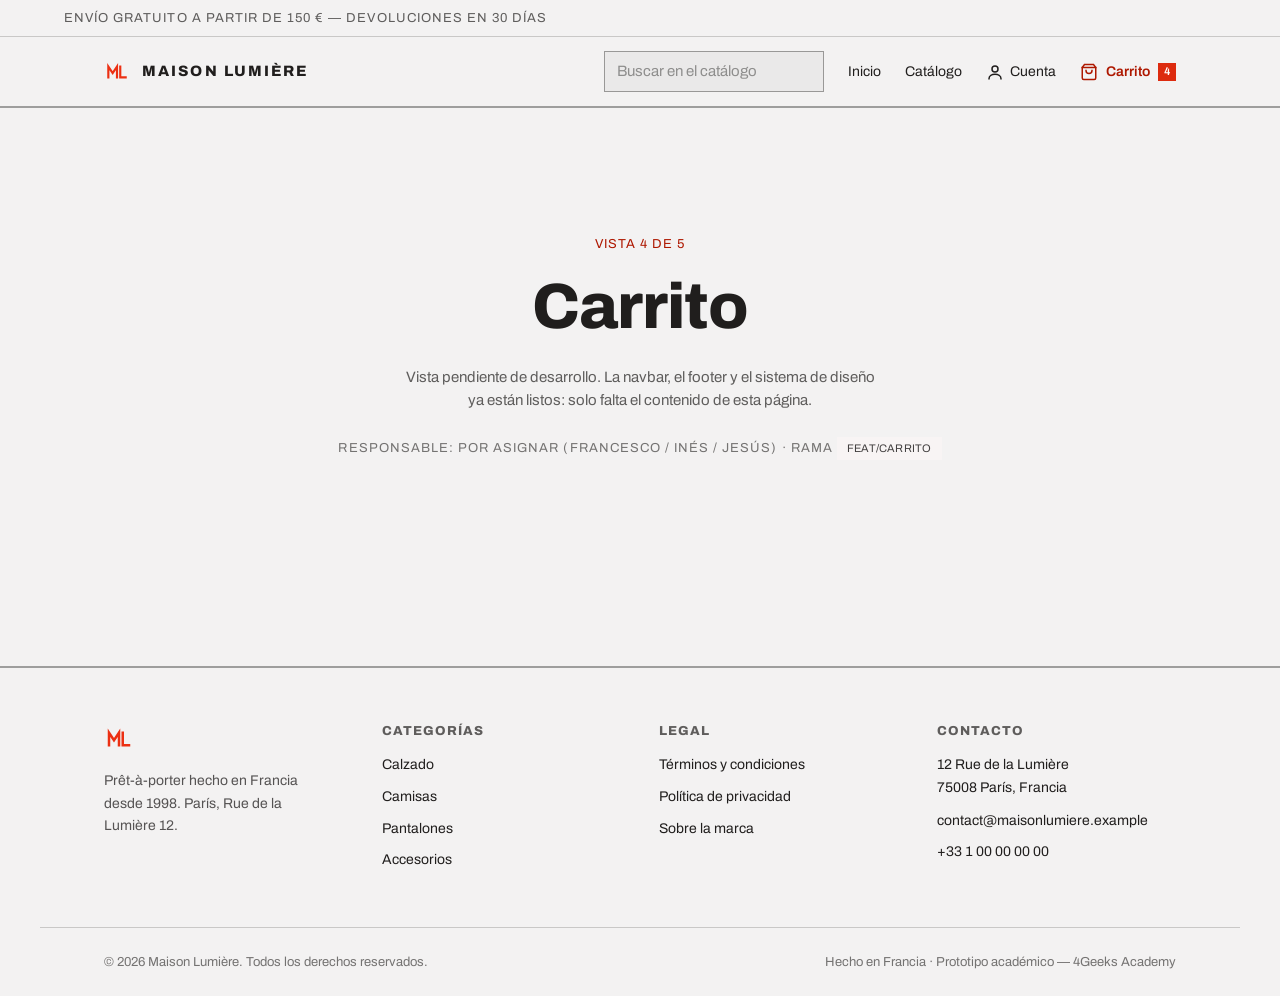
==== carrito.html @ 215769d7 "feat: estructura de las 5 vistas enlazadas entre si Crea index.html, catalogo.html, producto.html, c" ====
<!doctype html>
<!-- ════════════════════════════════════════════════════════════════════
     VISTA 4 de 5: CARRITO (carrito.html) · Maison Lumière
     ────────────────────────────────────────────────────────────────────

     ⚠ ESTADO: PENDIENTE DE CONSTRUIR.
     El <head>, la navbar y el footer ya están listos y son comunes a
     las 5 vistas. El <main> está vacío a propósito: ahí trabaja la
     persona responsable, en su propia rama. Dentro del <main> tienes
     la lista exacta de requisitos y las piezas del sistema de diseño.
     Lo que sigue aquí abajo es la REFERENCIA de lo que debe contener.
     ¿Qué es esta página?
     El carrito de la compra a página completa (no un panel lateral),
     tal y como pide el encargo. Muestra el estado de ejemplo del
     prototipo: 3 productos añadidos (4 artículos en total, porque la
     camisa va dos veces).

     Requisitos del encargo que cumple:
     · Vista completa del carrito con la navbar y el footer de siempre.
     · Cada producto añadido muestra: miniatura, precio unitario,
       cantidad y total por producto.
     · Caja de resumen con: subtotal, impuestos (IVA), total y el
       botón de compra, que lleva al checkout.

     Las cuentas del resumen (hechas a mano para el prototipo):
       Derby « Rive Gauche »   420,00 € × 1 = 420,00 €
       Camisa Oxford « Lumière » 160,00 € × 2 = 320,00 €
       Bufanda Cachemir « Alpine » 210,00 € × 1 = 210,00 €
       ─────────────────────────────────────────────────
       Total con IVA ........................ 950,00 €
       Base imponible (950 ÷ 1,21) .......... 785,12 €
       IVA 21 % ............................. 164,88 €
       Envío ................. gratuito (pedido > 150 €)

     SEO: esta vista lleva "noindex" porque un carrito es una página
     privada del usuario; los buscadores no deben indexarla. Eso
     TAMBIÉN es buena práctica SEO.
     ════════════════════════════════════════════════════════════════════ -->
<html lang="es">
<head>
  <meta charset="utf-8">
  <meta name="viewport" content="width=device-width, initial-scale=1">

  <title>Tu carrito (3 productos) | Maison Lumière</title>
  <meta name="description" content="Revisa los productos de tu carrito en Maison Lumière y tramita tu pedido.">
  <!-- Página privada del usuario: se pide a los buscadores NO indexarla -->
  <meta name="robots" content="noindex, nofollow">

  <link rel="icon" href="assets/img/logo.svg" type="image/svg+xml">
  <meta name="theme-color" content="#f3f2f2">

  <!-- Tipografía Archivo + CSS compilado de Tailwind -->
  <link rel="preconnect" href="https://fonts.googleapis.com">
  <link rel="preconnect" href="https://fonts.gstatic.com" crossorigin>
  <link href="https://fonts.googleapis.com/css2?family=Archivo:wght@400;600;800&display=swap" rel="stylesheet">
  <link rel="stylesheet" href="css/styles.css">
</head>

<body class="flex min-h-screen flex-col">

<!-- BEGIN navbar (canónico) -->

<!-- Enlace de accesibilidad: invisible salvo que se navegue con la
     tecla Tab; permite saltar directo al contenido principal -->
<a href="#contenido"
   class="sr-only focus:not-sr-only focus:absolute focus:left-2 focus:top-2 focus:z-50 focus:bg-tinta focus:px-4 focus:py-2 focus:text-crudo">
  Saltar al contenido
</a>

<!-- Barra de promoción: mensaje comercial fijo en todas las vistas -->
<p class="border-b border-tinta/20 bg-crudo px-[clamp(20px,5vw,72px)] py-2 text-[13px] uppercase tracking-[0.08em] text-tinta/70">
  Envío gratuito a partir de 150 € — devoluciones en 30 días
</p>

<header class="border-b-2 border-tinta/40 bg-crudo">
  <div class="contenedor flex items-center gap-6 py-3.5">

    <!-- Logo: monograma ML dibujado en SVG + nombre de la marca.
         mr-auto empuja el resto de la barra hacia la derecha -->
    <a href="index.html" class="mr-auto flex items-center gap-3" aria-label="Maison Lumière, ir al inicio">
      <svg width="26" height="26" viewBox="0 0 48 48" aria-hidden="true" fill="none"
           stroke="var(--color-acento)" stroke-width="4" stroke-linecap="square" stroke-linejoin="miter">
        <path d="M8 34 L8 14 L16 26 L24 14 L24 34"/>
        <path d="M30 14 L30 34 L40 34"/>
      </svg>
      <span class="text-[15px] font-extrabold uppercase tracking-[0.14em]">Maison Lumière</span>
    </a>

    <!-- Buscador (visible solo en escritorio; en móvil va dentro del menú) -->
    <form role="search" action="catalogo.html" method="get" class="hidden lg:block">
      <label for="buscador" class="sr-only">Buscar productos</label>
      <input id="buscador" name="q" type="search" placeholder="Buscar en el catálogo" class="campo w-[220px] py-2">
    </form>

    <!-- Navegación principal + menú de cuenta (escritorio) -->
    <nav aria-label="Principal" class="hidden items-center gap-6 text-[14px] lg:flex">
      <a data-nav="inicio" href="index.html" class="hover:text-acento">Inicio</a>
      <a data-nav="catalogo" href="catalogo.html" class="hover:text-acento">Catálogo</a>
      <a href="#" class="flex items-center gap-1.5 hover:text-acento" title="Tu cuenta (maqueta sin funcionalidad)">
        <svg width="18" height="18" viewBox="0 0 24 24" fill="none" stroke="currentColor" stroke-width="2"
             stroke-linecap="square" aria-hidden="true">
          <circle cx="12" cy="8" r="4"/><path d="M4 21c0-4 4-6 8-6s8 2 8 6"/>
        </svg>
        Cuenta
      </a>
    </nav>

    <!-- Carrito: visible SIEMPRE (móvil y escritorio), con contador
         de artículos. El "4" es el estado de ejemplo del prototipo:
         coincide con las unidades de la vista carrito.html -->
    <a data-nav="carrito" aria-current="page" href="carrito.html" class="flex items-center gap-2 text-[14px] hover:text-acento"
       aria-label="Carrito, 4 artículos">
      <svg width="18" height="18" viewBox="0 0 24 24" fill="none" stroke="currentColor" stroke-width="2"
           stroke-linecap="square" stroke-linejoin="miter" aria-hidden="true">
        <path d="M6 2 3 6v14a2 2 0 0 0 2 2h14a2 2 0 0 0 2-2V6l-3-4Z"/>
        <path d="M3 6h18"/>
        <path d="M16 10a4 4 0 0 1-8 0"/>
      </svg>
      <span class="hidden sm:inline">Carrito</span>
      <span aria-hidden="true"
            class="inline-flex h-[18px] min-w-[18px] items-center justify-center bg-acento-fuerte px-1 text-[11px] font-semibold tabular-nums text-white">4</span>
    </a>

    <!-- Menú móvil: <details> abre y cierra el panel sin JavaScript -->
    <details class="relative lg:hidden">
      <summary class="cursor-pointer p-2" aria-label="Abrir menú de navegación">
        <svg width="24" height="24" viewBox="0 0 24 24" fill="none" stroke="currentColor" stroke-width="2"
             stroke-linecap="square" aria-hidden="true">
          <path d="M4 6h16M4 12h16M4 18h16"/>
        </svg>
      </summary>
      <div class="absolute right-0 z-40 mt-3 w-64 border-2 border-tinta/40 bg-crudo p-5 shadow-lg">
        <form role="search" action="catalogo.html" method="get" class="mb-4">
          <label for="buscador-movil" class="sr-only">Buscar productos</label>
          <input id="buscador-movil" name="q" type="search" placeholder="Buscar…" class="campo py-2">
        </form>
        <nav aria-label="Principal (móvil)" class="flex flex-col gap-4 text-[14px]">
          <a data-nav="inicio" href="index.html" class="hover:text-acento">Inicio</a>
          <a data-nav="catalogo" href="catalogo.html" class="hover:text-acento">Catálogo</a>
          <a data-nav="carrito" aria-current="page" href="carrito.html" class="hover:text-acento">Carrito</a>
          <a href="#" class="hover:text-acento">Cuenta</a>
        </nav>
      </div>
    </details>
  </div>
</header>
<!-- END navbar (canónico) -->

  <main id="contenido" class="flex-1">
    <div class="contenedor">

      <!-- ════════════════════════════════════════════════════════════════
           ZONA DE TRABAJO · VISTA 4 DE 5 — CARRITO
           ────────────────────────────────────────────────────────────────
           Responsable: Por asignar (Francesco / Inés / Jesús)
           Rama:        feat/carrito

           CONSTRUYE AQUÍ DENTRO, entre <main> y </main>.
           NO toques nada fuera: el <head>, la navbar y el footer son
           comunes a las 5 vistas y deben quedar idénticos. Si hay que
           cambiarlos, se habla con el grupo y se cambia en las 5 a la vez
           (la referencia está en partials/navbar.html y partials/footer.html).

           Requisitos del cliente que DEBE cumplir esta vista:
           · Vista completa del carrito (NO un panel lateral)
           · Listado de productos añadidos: miniatura, precio unitario, cantidad y total por producto
           · Añadir 3 productos de ejemplo para mostrar el comportamiento visual
           · Cuadro de totalización: subtotal, impuestos y total
           · Botón "Comprar" que lleve a checkout.html

           Piezas del sistema de diseño listas para usar
           (todas definidas en src/input.css, no hace falta inventarlas):
           · .contenedor         ancho máximo 1200px + márgenes laterales
           · .etiqueta-seccion   la "ceja" roja en mayúsculas de cada bloque
           · .separador          línea divisoria gruesa del diseño
           · .btn + .btn-primario / .btn-secundario / .btn-fantasma
           · .etiqueta-campo + .campo          formularios
           · .segmento + .segmento-opcion      filtros y tallas (sin JS)
           · .etiqueta + .etiqueta-roja / .etiqueta-neutra
           · .foto-bn            foto en blanco y negro (firma de la marca)

           Colores de marca (usables como bg-, text-, border-):
           crudo · superficie · tinta · acento · acento-fuerte
           acento-oscuro · acento-claro · acento-noche · humo · grafito

           Fotos disponibles en assets/photos/:
           alpine · atelier · camisas-cat · cinturon · derby · hero
           lino · mocasin · oxford · vaquero · vendome

           IMPORTANTE — si usas una clase de Tailwind que no estuviera ya
           en el proyecto, no se verá hasta que recompiles el CSS:
               .\build.ps1      (Windows)
               sh build.sh      (Mac / Linux)
           ════════════════════════════════════════════════════════════════ -->
      <section aria-labelledby="titulo-vista" class="py-[clamp(64px,14vh,140px)] text-center">
        <span class="etiqueta-seccion">Vista 4 de 5</span>
        <h1 id="titulo-vista" class="mt-4 text-[clamp(34px,6vw,64px)]">Carrito</h1>
        <p class="mx-auto mt-6 max-w-[54ch] text-tinta/70">
          Vista pendiente de desarrollo. La navbar, el footer y el sistema de
          diseño ya están listos: solo falta el contenido de esta página.
        </p>
        <p class="mt-6 text-[13px] uppercase tracking-[0.08em] text-tinta/60">
          Responsable: Por asignar (Francesco / Inés / Jesús) · Rama <span class="etiqueta etiqueta-neutra">feat/carrito</span>
        </p>
      </section>

    </div>
  </main>

<!-- BEGIN footer (canónico) -->
<footer class="mt-20 border-t-2 border-tinta/40 bg-crudo">
  <div class="contenedor grid grid-cols-1 gap-x-[clamp(24px,3vw,48px)] gap-y-10 py-14 sm:grid-cols-2 lg:grid-cols-4">

    <!-- Columna 1: la marca -->
    <div>
      <svg width="30" height="30" viewBox="0 0 48 48" aria-hidden="true" fill="none"
           stroke="var(--color-acento)" stroke-width="4" stroke-linecap="square" stroke-linejoin="miter">
        <path d="M8 34 L8 14 L16 26 L24 14 L24 34"/>
        <path d="M30 14 L30 34 L40 34"/>
      </svg>
      <p class="mt-4 max-w-[26ch] text-[14px] leading-relaxed text-tinta/75">
        Prêt-à-porter hecho en Francia desde 1998. París, Rue de la Lumière 12.
      </p>
    </div>

    <!-- Columna 2: categorías de la tienda (los enlaces llevan a la
         vista catálogo; ?cat= indica la categoría preseleccionada) -->
    <nav aria-label="Categorías" class="flex flex-col gap-2.5">
      <h2 class="mb-1.5 text-[13px] font-extrabold uppercase tracking-[0.08em] text-tinta/70">Categorías</h2>
      <a href="catalogo.html?cat=calzado" class="text-[14px] hover:text-acento">Calzado</a>
      <a href="catalogo.html?cat=camisas" class="text-[14px] hover:text-acento">Camisas</a>
      <a href="catalogo.html?cat=pantalones" class="text-[14px] hover:text-acento">Pantalones</a>
      <a href="catalogo.html?cat=accesorios" class="text-[14px] hover:text-acento">Accesorios</a>
    </nav>

    <!-- Columna 3: enlaces legales (en el prototipo apuntan a "#"
         porque esas páginas aún no forman parte del encargo) -->
    <nav aria-label="Legal" class="flex flex-col gap-2.5">
      <h2 class="mb-1.5 text-[13px] font-extrabold uppercase tracking-[0.08em] text-tinta/70">Legal</h2>
      <a href="#" class="text-[14px] hover:text-acento">Términos y condiciones</a>
      <a href="#" class="text-[14px] hover:text-acento">Política de privacidad</a>
      <a href="#" class="text-[14px] hover:text-acento">Sobre la marca</a>
    </nav>

    <!-- Columna 4: contacto. <address> es la etiqueta HTML pensada
         justo para esto (datos de contacto), buena señal para el SEO -->
    <div class="flex flex-col gap-2.5">
      <h2 class="mb-1.5 text-[13px] font-extrabold uppercase tracking-[0.08em] text-tinta/70">Contacto</h2>
      <address class="flex flex-col gap-2.5 not-italic">
        <p class="text-[14px] leading-relaxed">12 Rue de la Lumière<br>75008 París, Francia</p>
        <a href="mailto:contact@maisonlumiere.example" class="text-[14px] hover:text-acento">contact@maisonlumiere.example</a>
        <a href="tel:+33100000000" class="text-[14px] tabular-nums hover:text-acento">+33 1 00 00 00 00</a>
      </address>
    </div>
  </div>

  <!-- Línea final con el copyright -->
  <div class="contenedor flex flex-col gap-2 border-t border-tinta/20 py-6 text-[13px] text-tinta/60 sm:flex-row sm:justify-between">
    <p>© 2026 Maison Lumière. Todos los derechos reservados.</p>
    <p>Hecho en Francia · Prototipo académico — 4Geeks Academy</p>
  </div>
</footer>

<!-- Datos estructurados Schema.org (SEO): describen la empresa en un
     formato que los buscadores leen directamente. No se ve en pantalla. -->
<script type="application/ld+json">
{
  "@context": "https://schema.org",
  "@type": "Organization",
  "name": "Maison Lumière",
  "url": "https://maisonlumiere.example/",
  "logo": "https://maisonlumiere.example/assets/img/logo.svg",
  "description": "Marca francesa de moda: prêt-à-porter, calzado y accesorios confeccionados en Francia desde 1998.",
  "address": {
    "@type": "PostalAddress",
    "streetAddress": "12 Rue de la Lumière",
    "postalCode": "75008",
    "addressLocality": "París",
    "addressCountry": "FR"
  },
  "contactPoint": {
    "@type": "ContactPoint",
    "telephone": "+33-1-00-00-00-00",
    "contactType": "customer service",
    "email": "contact@maisonlumiere.example"
  }
}
</script>
<!-- END footer (canónico) -->

</body>
</html>
---- css/styles.css ----
/*! tailwindcss v4.3.3 | MIT License | https://tailwindcss.com */
@layer properties{@supports (((-webkit-hyphens:none)) and (not (margin-trim:inline))) or ((-moz-orient:inline) and (not (color:rgb(from red r g b)))){*,:before,:after,::backdrop{--tw-scroll-snap-strictness:proximity;--tw-border-style:solid;--tw-leading:initial;--tw-font-weight:initial;--tw-tracking:initial;--tw-ordinal:initial;--tw-slashed-zero:initial;--tw-numeric-figure:initial;--tw-numeric-spacing:initial;--tw-numeric-fraction:initial;--tw-shadow:0 0 #0000;--tw-shadow-color:initial;--tw-shadow-alpha:100%;--tw-inset-shadow:0 0 #0000;--tw-inset-shadow-color:initial;--tw-inset-shadow-alpha:100%;--tw-ring-color:initial;--tw-ring-shadow:0 0 #0000;--tw-inset-ring-color:initial;--tw-inset-ring-shadow:0 0 #0000;--tw-ring-inset:initial;--tw-ring-offset-width:0px;--tw-ring-offset-color:#fff;--tw-ring-offset-shadow:0 0 #0000;--tw-duration:initial;--tw-outline-style:solid;--tw-blur:initial;--tw-brightness:initial;--tw-contrast:initial;--tw-grayscale:initial;--tw-hue-rotate:initial;--tw-invert:initial;--tw-opacity:initial;--tw-saturate:initial;--tw-sepia:initial;--tw-drop-shadow:initial;--tw-drop-shadow-color:initial;--tw-drop-shadow-alpha:100%;--tw-drop-shadow-size:initial}}}@layer theme{:root,:host{--font-sans:"Archivo", system-ui, -apple-system, "Segoe UI", Roboto, Helvetica, Arial, sans-serif;--font-mono:ui-monospace, SFMono-Regular, Menlo, Monaco, Consolas, "Liberation Mono", "Courier New", monospace;--color-white:#fff;--spacing:.25rem;--font-weight-semibold:600;--font-weight-extrabold:800;--leading-tight:1.25;--leading-snug:1.375;--leading-relaxed:1.625;--default-transition-duration:.15s;--default-transition-timing-function:cubic-bezier(.4, 0, .2, 1);--default-font-family:var(--font-sans);--default-mono-font-family:var(--font-mono);--color-crudo:#f3f2f2;--color-superficie:#eae9e9;--color-tinta:#201e1d;--color-acento:#ec3013;--color-acento-fuerte:#dd2b0f;--color-acento-oscuro:#ae1800;--color-acento-claro:#fff2ef;--color-acento-noche:#7c1405;--color-humo:#f8f4f4;--color-grafito:#444141}}@layer base{*,:after,:before,::backdrop{box-sizing:border-box;border:0 solid;margin:0;padding:0}::file-selector-button{box-sizing:border-box;border:0 solid;margin:0;padding:0}html,:host{-webkit-text-size-adjust:100%;tab-size:4;line-height:1.5;font-family:var(--default-font-family,-apple-system, BlinkMacSystemFont, "Segoe UI", Roboto, "Helvetica Neue", "Noto Sans", Arial, sans-serif, "Apple Color Emoji", "Segoe UI Emoji", "Segoe UI Symbol", "Noto Color Emoji");font-feature-settings:var(--default-font-feature-settings,normal);font-variation-settings:var(--default-font-variation-settings,normal);-webkit-tap-highlight-color:transparent}hr{height:0;color:inherit;border-top-width:1px}abbr:where([title]){-webkit-text-decoration:underline dotted;text-decoration:underline dotted}h1,h2,h3,h4,h5,h6{font-size:inherit;font-weight:inherit}a{color:inherit;-webkit-text-decoration:inherit;-webkit-text-decoration:inherit;-webkit-text-decoration:inherit;text-decoration:inherit}b,strong{font-weight:bolder}code,kbd,samp,pre{font-family:var(--default-mono-font-family,ui-monospace, SFMono-Regular, Menlo, Monaco, Consolas, "Liberation Mono", "Courier New", monospace);font-feature-settings:var(--default-mono-font-feature-settings,normal);font-variation-settings:var(--default-mono-font-variation-settings,normal);font-size:1em}small{font-size:80%}sub,sup{vertical-align:baseline;font-size:75%;line-height:0;position:relative}sub{bottom:-.25em}sup{top:-.5em}table{text-indent:0;border-color:inherit;border-collapse:collapse}:-moz-focusring:where(:not(iframe)){outline:auto}progress{vertical-align:baseline}summary{display:list-item}ol,ul,menu{list-style:none}img,svg,video,canvas,audio,iframe,embed,object{vertical-align:middle;display:block}img,video{max-width:100%;height:auto}button,input,select,optgroup,textarea{font:inherit;font-feature-settings:inherit;font-variation-settings:inherit;letter-spacing:inherit;color:inherit;opacity:1;background-color:#0000;border-radius:0}::file-selector-button{font:inherit;font-feature-settings:inherit;font-variation-settings:inherit;letter-spacing:inherit;color:inherit;opacity:1;background-color:#0000;border-radius:0}:where(select:is([multiple],[size])) optgroup{font-weight:bolder}:where(select:is([multiple],[size])) optgroup option{padding-inline-start:20px}::file-selector-button{margin-inline-end:4px}::placeholder{opacity:1}@supports (not ((-webkit-appearance:-apple-pay-button))) or (contain-intrinsic-size:1px){::placeholder{color:currentColor}@supports (color:color-mix(in lab, red, red)){::placeholder{color:color-mix(in oklab, currentcolor 50%, transparent)}}}textarea{resize:vertical}::-webkit-search-decoration{-webkit-appearance:none}::-webkit-date-and-time-value{min-height:1lh;text-align:inherit}::-webkit-datetime-edit{display:inline-flex}::-webkit-datetime-edit-fields-wrapper{padding:0}::-webkit-datetime-edit{padding-block:0}::-webkit-datetime-edit-year-field{padding-block:0}::-webkit-datetime-edit-month-field{padding-block:0}::-webkit-datetime-edit-day-field{padding-block:0}::-webkit-datetime-edit-hour-field{padding-block:0}::-webkit-datetime-edit-minute-field{padding-block:0}::-webkit-datetime-edit-second-field{padding-block:0}::-webkit-datetime-edit-millisecond-field{padding-block:0}::-webkit-datetime-edit-meridiem-field{padding-block:0}::-webkit-calendar-picker-indicator{line-height:1}:-moz-ui-invalid{box-shadow:none}button,input:where([type=button],[type=reset],[type=submit]){appearance:button}::file-selector-button{appearance:button}::-webkit-inner-spin-button{height:auto}::-webkit-outer-spin-button{height:auto}[hidden]:where(:not([hidden=until-found])){display:none!important}html{-webkit-text-size-adjust:100%;scroll-behavior:smooth}body{background-color:var(--color-crudo);font-family:var(--font-sans);--tw-leading:1.55;color:var(--color-tinta);-webkit-font-smoothing:antialiased;-moz-osx-font-smoothing:grayscale;font-size:15px;line-height:1.55}h1,h2,h3,h4{--tw-leading:1.12;--tw-font-weight:var(--font-weight-extrabold);line-height:1.12;font-weight:var(--font-weight-extrabold);--tw-tracking:-.015em;letter-spacing:-.015em}h1,h2{text-wrap:balance}p,li{text-wrap:pretty}:focus-visible{outline-style:var(--tw-outline-style);outline-offset:2px;outline-width:2px;outline-color:var(--color-acento)}::selection{background:#ec30134d}a[aria-current=page]{--tw-font-weight:var(--font-weight-semibold);font-weight:var(--font-weight-semibold);color:var(--color-acento-oscuro)}summary::-webkit-details-marker{display:none}summary{list-style:none}}@layer components{.contenedor{width:100%;max-width:1200px;margin-inline:auto;padding-inline:clamp(20px,5vw,72px)}.etiqueta-seccion{--tw-tracking:.08em;letter-spacing:.08em;color:var(--color-acento-oscuro);text-transform:uppercase;font-size:13px;display:block}.separador{border-style:var(--tw-border-style);background-color:#201e1d66;border-width:0;height:2px}@supports (color:color-mix(in lab, red, red)){.separador{background-color:color-mix(in oklab, var(--color-tinta) 40%, transparent)}}.btn{cursor:pointer;justify-content:center;align-items:center;gap:calc(var(--spacing) * 2);padding-inline:calc(var(--spacing) * 5);padding-block:calc(var(--spacing) * 3);--tw-leading:var(--leading-tight);font-size:15px;line-height:var(--leading-tight);--tw-font-weight:var(--font-weight-extrabold);font-weight:var(--font-weight-extrabold);transition-property:color,background-color,border-color,outline-color,text-decoration-color,fill,stroke,--tw-gradient-from,--tw-gradient-via,--tw-gradient-to;transition-timing-function:var(--tw-ease,var(--default-transition-timing-function));transition-duration:var(--tw-duration,var(--default-transition-duration));display:inline-flex}.btn-primario{background-color:var(--color-acento-fuerte);color:var(--color-white)}@media (hover:hover){.btn-primario:hover{background-color:var(--color-acento-oscuro)}}.btn-secundario{border-style:var(--tw-border-style);border-width:1px;border-color:#201e1d66}@supports (color:color-mix(in lab, red, red)){.btn-secundario{border-color:color-mix(in oklab, var(--color-tinta) 40%, transparent)}}.btn-secundario{color:var(--color-tinta)}@media (hover:hover){.btn-secundario:hover{background-color:#201e1d0d}@supports (color:color-mix(in lab, red, red)){.btn-secundario:hover{background-color:color-mix(in oklab, var(--color-tinta) 5%, transparent)}}}.btn-fantasma{padding-inline:calc(var(--spacing) * 2);color:var(--color-acento-oscuro)}@media (hover:hover){.btn-fantasma:hover{background-color:#ec30131a}@supports (color:color-mix(in lab, red, red)){.btn-fantasma:hover{background-color:color-mix(in oklab, var(--color-acento) 10%, transparent)}}}.etiqueta-campo{margin-bottom:calc(var(--spacing) * 1.5);color:#201e1db3;font-size:13px;display:block}@supports (color:color-mix(in lab, red, red)){.etiqueta-campo{color:color-mix(in oklab, var(--color-tinta) 70%, transparent)}}.campo{border-style:var(--tw-border-style);border-width:1px;border-color:#201e1d66;width:100%}@supports (color:color-mix(in lab, red, red)){.campo{border-color:color-mix(in oklab, var(--color-tinta) 40%, transparent)}}.campo{background-color:var(--color-superficie);padding-inline:calc(var(--spacing) * 3);padding-block:calc(var(--spacing) * 2.5);color:var(--color-tinta);font-size:15px}.campo::placeholder{color:#201e1d73}@supports (color:color-mix(in lab, red, red)){.campo::placeholder{color:color-mix(in oklab, var(--color-tinta) 45%, transparent)}}@media (hover:hover){.campo:hover{border-color:#201e1d99}@supports (color:color-mix(in lab, red, red)){.campo:hover{border-color:color-mix(in oklab, var(--color-tinta) 60%, transparent)}}}.campo:focus{border-color:var(--color-acento);--tw-outline-style:none;outline-style:none}.campo:focus-visible{outline-style:var(--tw-outline-style);outline-width:2px;outline-color:var(--color-acento)}.segmento{border-style:var(--tw-border-style);border-width:1px;border-color:#201e1d66;flex-wrap:wrap;display:inline-flex}@supports (color:color-mix(in lab, red, red)){.segmento{border-color:color-mix(in oklab, var(--color-tinta) 40%, transparent)}}.segmento-opcion{cursor:pointer;justify-content:center;align-items:center;gap:calc(var(--spacing) * 1.5);padding-inline:calc(var(--spacing) * 3);padding-block:calc(var(--spacing) * 2);font-size:13px;display:inline-flex}.segmento-opcion+.segmento-opcion{border-left:1px solid #201e1d66}.segmento-opcion:has(input:checked){background-color:var(--color-acento-fuerte);color:var(--color-white)}.segmento-opcion:not(:has(input:checked)):hover{background-color:#201e1d0d}@supports (color:color-mix(in lab, red, red)){.segmento-opcion:not(:has(input:checked)):hover{background-color:color-mix(in oklab, var(--color-tinta) 5%, transparent)}}.segmento-opcion:has(input:focus-visible){outline-style:var(--tw-outline-style);outline-offset:calc(2px * -1);outline-width:2px;outline-color:var(--color-acento)}.segmento-opcion input{pointer-events:none;opacity:0;width:0;height:0;position:absolute}.etiqueta{padding-inline:calc(var(--spacing) * 2.5);--tw-tracking:.02em;letter-spacing:.02em;white-space:nowrap;align-items:center;padding-block:3px;font-size:11px;display:inline-flex}.etiqueta-roja{background-color:var(--color-acento-claro);color:var(--color-acento-noche)}.etiqueta-neutra{background-color:var(--color-humo);color:var(--color-grafito)}.foto-bn{object-fit:cover;--tw-contrast:contrast(1.08);--tw-grayscale:grayscale(100%);width:100%;height:100%;filter:var(--tw-blur,) var(--tw-brightness,) var(--tw-contrast,) var(--tw-grayscale,) var(--tw-hue-rotate,) var(--tw-invert,) var(--tw-saturate,) var(--tw-sepia,) var(--tw-drop-shadow,)}}@layer utilities{.invisible{visibility:hidden}.visible{visibility:visible}.sr-only{clip-path:inset(50%);white-space:nowrap;border-width:0;width:1px;height:1px;margin:-1px;padding:0;position:absolute;overflow:hidden}.absolute{position:absolute}.relative{position:relative}.right-0{right:0}.z-40{z-index:40}.mx-auto{margin-inline:auto}.my-6{margin-block:calc(var(--spacing) * 6)}.mt-2{margin-top:calc(var(--spacing) * 2)}.mt-3{margin-top:calc(var(--spacing) * 3)}.mt-3\.5{margin-top:calc(var(--spacing) * 3.5)}.mt-4{margin-top:calc(var(--spacing) * 4)}.mt-5{margin-top:calc(var(--spacing) * 5)}.mt-6{margin-top:calc(var(--spacing) * 6)}.mt-8{margin-top:calc(var(--spacing) * 8)}.mt-10{margin-top:calc(var(--spacing) * 10)}.mt-12{margin-top:calc(var(--spacing) * 12)}.mt-20{margin-top:calc(var(--spacing) * 20)}.mr-auto{margin-right:auto}.mb-1\.5{margin-bottom:calc(var(--spacing) * 1.5)}.mb-3\.5{margin-bottom:calc(var(--spacing) * 3.5)}.mb-4{margin-bottom:calc(var(--spacing) * 4)}.mb-9{margin-bottom:calc(var(--spacing) * 9)}.mb-10{margin-bottom:calc(var(--spacing) * 10)}.mb-12{margin-bottom:calc(var(--spacing) * 12)}.ml-\[-0\.04em\]{margin-left:-.04em}.ml-\[-0\.05em\]{margin-left:-.05em}.ml-auto{margin-left:auto}.block{display:block}.flex{display:flex}.grid{display:grid}.hidden{display:none}.inline-flex{display:inline-flex}.aspect-\[3\/2\]{aspect-ratio:3/2}.aspect-\[3\/4\]{aspect-ratio:3/4}.aspect-\[4\/5\]{aspect-ratio:4/5}.aspect-square{aspect-ratio:1}.h-9{height:calc(var(--spacing) * 9)}.h-12{height:calc(var(--spacing) * 12)}.h-\[18px\]{height:18px}.h-\[46px\]{height:46px}.h-\[100px\]{height:100px}.min-h-screen{min-height:100vh}.w-9{width:calc(var(--spacing) * 9)}.w-24{width:calc(var(--spacing) * 24)}.w-40{width:calc(var(--spacing) * 40)}.w-64{width:calc(var(--spacing) * 64)}.w-\[70px\]{width:70px}.w-\[72\%\]{width:72%}.w-\[76px\]{width:76px}.w-\[220px\]{width:220px}.w-full{width:100%}.max-w-\[26ch\]{max-width:26ch}.max-w-\[48ch\]{max-width:48ch}.max-w-\[52ch\]{max-width:52ch}.max-w-\[54ch\]{max-width:54ch}.max-w-\[56ch\]{max-width:56ch}.max-w-\[320px\]{max-width:320px}.max-w-\[420px\]{max-width:420px}.max-w-\[460px\]{max-width:460px}.min-w-0{min-width:0}.min-w-11{min-width:calc(var(--spacing) * 11)}.min-w-\[18px\]{min-width:18px}.min-w-\[88px\]{min-width:88px}.min-w-\[180px\]{min-width:180px}.flex-1{flex:1}.flex-\[1_1_200px\]{flex:200px}.flex-\[1_1_300px\]{flex:300px}.flex-\[1_1_340px\]{flex:340px}.flex-\[1_1_480px\]{flex:480px}.flex-\[999_1_460px\]{flex:999 460px}.shrink-0{flex-shrink:0}.cursor-pointer{cursor:pointer}.snap-x{scroll-snap-type:x var(--tw-scroll-snap-strictness)}.snap-mandatory{--tw-scroll-snap-strictness:mandatory}.snap-start{scroll-snap-align:start}.grid-cols-1{grid-template-columns:repeat(1,minmax(0,1fr))}.grid-cols-2{grid-template-columns:repeat(2,minmax(0,1fr))}.grid-cols-\[120px_1fr\]{grid-template-columns:120px 1fr}.flex-col{flex-direction:column}.flex-wrap{flex-wrap:wrap}.items-baseline{align-items:baseline}.items-center{align-items:center}.items-end{align-items:flex-end}.items-start{align-items:flex-start}.justify-between{justify-content:space-between}.justify-center{justify-content:center}.gap-1{gap:var(--spacing)}.gap-1\.5{gap:calc(var(--spacing) * 1.5)}.gap-2{gap:calc(var(--spacing) * 2)}.gap-2\.5{gap:calc(var(--spacing) * 2.5)}.gap-3{gap:calc(var(--spacing) * 3)}.gap-4{gap:calc(var(--spacing) * 4)}.gap-5{gap:calc(var(--spacing) * 5)}.gap-6{gap:calc(var(--spacing) * 6)}.gap-x-5{column-gap:calc(var(--spacing) * 5)}.gap-x-8{column-gap:calc(var(--spacing) * 8)}.gap-x-\[clamp\(20px\,2\.5vw\,32px\)\]{column-gap:clamp(20px,2.5vw,32px)}.gap-x-\[clamp\(24px\,3vw\,48px\)\]{column-gap:clamp(24px,3vw,48px)}.gap-x-\[clamp\(32px\,4vw\,72px\)\]{column-gap:clamp(32px,4vw,72px)}.gap-x-\[clamp\(32px\,5vw\,80px\)\]{column-gap:clamp(32px,5vw,80px)}.gap-x-\[clamp\(32px\,5vw\,96px\)\]{column-gap:clamp(32px,5vw,96px)}.gap-y-4{row-gap:calc(var(--spacing) * 4)}.gap-y-5{row-gap:calc(var(--spacing) * 5)}.gap-y-8{row-gap:calc(var(--spacing) * 8)}.gap-y-10{row-gap:calc(var(--spacing) * 10)}.gap-y-12{row-gap:calc(var(--spacing) * 12)}.gap-y-14{row-gap:calc(var(--spacing) * 14)}.overflow-hidden{overflow:hidden}.overflow-x-auto{overflow-x:auto}.border-2{border-style:var(--tw-border-style);border-width:2px}.border-y{border-block-style:var(--tw-border-style);border-block-width:1px}.border-y-2{border-block-style:var(--tw-border-style);border-block-width:2px}.border-t{border-top-style:var(--tw-border-style);border-top-width:1px}.border-t-2{border-top-style:var(--tw-border-style);border-top-width:2px}.border-t-4{border-top-style:var(--tw-border-style);border-top-width:4px}.border-b{border-bottom-style:var(--tw-border-style);border-bottom-width:1px}.border-b-2{border-bottom-style:var(--tw-border-style);border-bottom-width:2px}.border-acento{border-color:var(--color-acento)}.border-tinta\/20{border-color:#201e1d33}@supports (color:color-mix(in lab, red, red)){.border-tinta\/20{border-color:color-mix(in oklab, var(--color-tinta) 20%, transparent)}}.border-tinta\/40{border-color:#201e1d66}@supports (color:color-mix(in lab, red, red)){.border-tinta\/40{border-color:color-mix(in oklab, var(--color-tinta) 40%, transparent)}}.border-white{border-color:var(--color-white)}.border-b-tinta\/40{border-bottom-color:#201e1d66}@supports (color:color-mix(in lab, red, red)){.border-b-tinta\/40{border-bottom-color:color-mix(in oklab, var(--color-tinta) 40%, transparent)}}.bg-acento-claro{background-color:var(--color-acento-claro)}.bg-acento-fuerte{background-color:var(--color-acento-fuerte)}.bg-crudo{background-color:var(--color-crudo)}.bg-superficie{background-color:var(--color-superficie)}.bg-white\/95{background-color:#fffffff2}@supports (color:color-mix(in lab, red, red)){.bg-white\/95{background-color:color-mix(in oklab, var(--color-white) 95%, transparent)}}.object-left{object-position:left}.object-left-bottom{object-position:left bottom}.object-left-top{object-position:left top}.p-0{padding:0}.p-2{padding:calc(var(--spacing) * 2)}.p-5{padding:calc(var(--spacing) * 5)}.p-7{padding:calc(var(--spacing) * 7)}.px-1{padding-inline:var(--spacing)}.px-3{padding-inline:calc(var(--spacing) * 3)}.px-7{padding-inline:calc(var(--spacing) * 7)}.px-\[clamp\(20px\,5vw\,72px\)\]{padding-inline:clamp(20px,5vw,72px)}.py-2{padding-block:calc(var(--spacing) * 2)}.py-2\.5{padding-block:calc(var(--spacing) * 2.5)}.py-3\.5{padding-block:calc(var(--spacing) * 3.5)}.py-4{padding-block:calc(var(--spacing) * 4)}.py-5{padding-block:calc(var(--spacing) * 5)}.py-6{padding-block:calc(var(--spacing) * 6)}.py-10{padding-block:calc(var(--spacing) * 10)}.py-14{padding-block:calc(var(--spacing) * 14)}.py-16{padding-block:calc(var(--spacing) * 16)}.py-20{padding-block:calc(var(--spacing) * 20)}.py-\[clamp\(64px\,14vh\,140px\)\]{padding-block:clamp(64px,14vh,140px)}.pt-2{padding-top:calc(var(--spacing) * 2)}.pt-2\.5{padding-top:calc(var(--spacing) * 2.5)}.pt-3{padding-top:calc(var(--spacing) * 3)}.pt-3\.5{padding-top:calc(var(--spacing) * 3.5)}.pt-6{padding-top:calc(var(--spacing) * 6)}.pt-10{padding-top:calc(var(--spacing) * 10)}.pt-14{padding-top:calc(var(--spacing) * 14)}.pt-\[clamp\(48px\,8vh\,96px\)\]{padding-top:clamp(48px,8vh,96px)}.pb-4{padding-bottom:calc(var(--spacing) * 4)}.pb-5{padding-bottom:calc(var(--spacing) * 5)}.pb-8{padding-bottom:calc(var(--spacing) * 8)}.pb-16{padding-bottom:calc(var(--spacing) * 16)}.pb-20{padding-bottom:calc(var(--spacing) * 20)}.text-center{text-align:center}.text-right{text-align:right}.text-\[11px\]{font-size:11px}.text-\[12px\]{font-size:12px}.text-\[13px\]{font-size:13px}.text-\[14px\]{font-size:14px}.text-\[15\.5px\]{font-size:15.5px}.text-\[15px\]{font-size:15px}.text-\[16px\]{font-size:16px}.text-\[17px\]{font-size:17px}.text-\[20px\]{font-size:20px}.text-\[24px\]{font-size:24px}.text-\[26px\]{font-size:26px}.text-\[clamp\(24px\,2\.6vw\,34px\)\]{font-size:clamp(24px,2.6vw,34px)}.text-\[clamp\(28px\,3vw\,40px\)\]{font-size:clamp(28px,3vw,40px)}.text-\[clamp\(30px\,3\.4vw\,46px\)\]{font-size:clamp(30px,3.4vw,46px)}.text-\[clamp\(34px\,3\.4vw\,48px\)\]{font-size:clamp(34px,3.4vw,48px)}.text-\[clamp\(34px\,4\.2vw\,56px\)\]{font-size:clamp(34px,4.2vw,56px)}.text-\[clamp\(34px\,6vw\,64px\)\]{font-size:clamp(34px,6vw,64px)}.text-\[clamp\(36px\,4\.4vw\,64px\)\]{font-size:clamp(36px,4.4vw,64px)}.text-\[clamp\(42px\,5\.6vw\,80px\)\]{font-size:clamp(42px,5.6vw,80px)}.leading-\[1\.1\]{--tw-leading:1.1;line-height:1.1}.leading-\[1\.06\]{--tw-leading:1.06;line-height:1.06}.leading-\[1\.08\]{--tw-leading:1.08;line-height:1.08}.leading-\[1\.15\]{--tw-leading:1.15;line-height:1.15}.leading-\[1\.65\]{--tw-leading:1.65;line-height:1.65}.leading-\[1\.75\]{--tw-leading:1.75;line-height:1.75}.leading-relaxed{--tw-leading:var(--leading-relaxed);line-height:var(--leading-relaxed)}.leading-snug{--tw-leading:var(--leading-snug);line-height:var(--leading-snug)}.leading-tight{--tw-leading:var(--leading-tight);line-height:var(--leading-tight)}.font-extrabold{--tw-font-weight:var(--font-weight-extrabold);font-weight:var(--font-weight-extrabold)}.font-semibold{--tw-font-weight:var(--font-weight-semibold);font-weight:var(--font-weight-semibold)}.tracking-\[-0\.02em\]{--tw-tracking:-.02em;letter-spacing:-.02em}.tracking-\[-0\.015em\]{--tw-tracking:-.015em;letter-spacing:-.015em}.tracking-\[0\.08em\]{--tw-tracking:.08em;letter-spacing:.08em}.tracking-\[0\.14em\]{--tw-tracking:.14em;letter-spacing:.14em}.whitespace-nowrap{white-space:nowrap}.text-acento{color:var(--color-acento)}.text-acento-noche{color:var(--color-acento-noche)}.text-acento-oscuro{color:var(--color-acento-oscuro)}.text-tinta{color:var(--color-tinta)}.text-tinta\/60{color:#201e1d99}@supports (color:color-mix(in lab, red, red)){.text-tinta\/60{color:color-mix(in oklab, var(--color-tinta) 60%, transparent)}}.text-tinta\/70{color:#201e1db3}@supports (color:color-mix(in lab, red, red)){.text-tinta\/70{color:color-mix(in oklab, var(--color-tinta) 70%, transparent)}}.text-tinta\/75{color:#201e1dbf}@supports (color:color-mix(in lab, red, red)){.text-tinta\/75{color:color-mix(in oklab, var(--color-tinta) 75%, transparent)}}.text-tinta\/80{color:#201e1dcc}@supports (color:color-mix(in lab, red, red)){.text-tinta\/80{color:color-mix(in oklab, var(--color-tinta) 80%, transparent)}}.text-tinta\/85{color:#201e1dd9}@supports (color:color-mix(in lab, red, red)){.text-tinta\/85{color:color-mix(in oklab, var(--color-tinta) 85%, transparent)}}.text-white{color:var(--color-white)}.text-white\/85{color:#ffffffd9}@supports (color:color-mix(in lab, red, red)){.text-white\/85{color:color-mix(in oklab, var(--color-white) 85%, transparent)}}.uppercase{text-transform:uppercase}.not-italic{font-style:normal}.tabular-nums{--tw-numeric-spacing:tabular-nums;font-variant-numeric:var(--tw-ordinal,) var(--tw-slashed-zero,) var(--tw-numeric-figure,) var(--tw-numeric-spacing,) var(--tw-numeric-fraction,)}.shadow-lg{--tw-shadow:0 10px 15px -3px var(--tw-shadow-color,#0000001a), 0 4px 6px -4px var(--tw-shadow-color,#0000001a);box-shadow:var(--tw-inset-shadow), var(--tw-inset-ring-shadow), var(--tw-ring-offset-shadow), var(--tw-ring-shadow), var(--tw-shadow)}.transition-transform{transition-property:transform,translate,scale,rotate;transition-timing-function:var(--tw-ease,var(--default-transition-timing-function));transition-duration:var(--tw-duration,var(--default-transition-duration))}.duration-500{--tw-duration:.5s;transition-duration:.5s}@media (hover:hover){.group-hover\:scale-\[1\.03\]:is(:where(.group):hover *){scale:1.03}.group-hover\:text-acento:is(:where(.group):hover *){color:var(--color-acento)}.hover\:bg-white:hover{background-color:var(--color-white)}.hover\:text-acento:hover{color:var(--color-acento)}.hover\:text-acento-oscuro:hover{color:var(--color-acento-oscuro)}}.focus\:not-sr-only:focus{clip-path:none;white-space:normal;width:auto;height:auto;margin:0;padding:0;position:static;overflow:visible}.focus\:absolute:focus{position:absolute}.focus\:top-2:focus{top:calc(var(--spacing) * 2)}.focus\:left-2:focus{left:calc(var(--spacing) * 2)}.focus\:z-50:focus{z-index:50}.focus\:bg-tinta:focus{background-color:var(--color-tinta)}.focus\:px-4:focus{padding-inline:calc(var(--spacing) * 4)}.focus\:py-2:focus{padding-block:calc(var(--spacing) * 2)}.focus\:text-crudo:focus{color:var(--color-crudo)}@media (min-width:40rem){.sm\:col-span-2{grid-column:span 2/span 2}.sm\:inline{display:inline}.sm\:w-\[46\%\]{width:46%}.sm\:grid-cols-2{grid-template-columns:repeat(2,minmax(0,1fr))}.sm\:grid-cols-3{grid-template-columns:repeat(3,minmax(0,1fr))}.sm\:grid-cols-\[140px_1fr\]{grid-template-columns:140px 1fr}.sm\:flex-row{flex-direction:row}.sm\:justify-between{justify-content:space-between}}@media (min-width:48rem){.md\:w-\[31\%\]{width:31%}.md\:grid-cols-2{grid-template-columns:repeat(2,minmax(0,1fr))}.md\:grid-cols-3{grid-template-columns:repeat(3,minmax(0,1fr))}}@media (min-width:64rem){.lg\:sticky{position:sticky}.lg\:top-6{top:calc(var(--spacing) * 6)}.lg\:block{display:block}.lg\:flex{display:flex}.lg\:grid{display:grid}.lg\:hidden{display:none}.lg\:w-auto{width:auto}.lg\:grid-cols-4{grid-template-columns:repeat(4,minmax(0,1fr))}.lg\:overflow-visible{overflow:visible}.lg\:pb-0{padding-bottom:0}}}@property --tw-scroll-snap-strictness{syntax:"*";inherits:false;initial-value:proximity}@property --tw-border-style{syntax:"*";inherits:false;initial-value:solid}@property --tw-leading{syntax:"*";inherits:false}@property --tw-font-weight{syntax:"*";inherits:false}@property --tw-tracking{syntax:"*";inherits:false}@property --tw-ordinal{syntax:"*";inherits:false}@property --tw-slashed-zero{syntax:"*";inherits:false}@property --tw-numeric-figure{syntax:"*";inherits:false}@property --tw-numeric-spacing{syntax:"*";inherits:false}@property --tw-numeric-fraction{syntax:"*";inherits:false}@property --tw-shadow{syntax:"*";inherits:false;initial-value:0 0 #0000}@property --tw-shadow-color{syntax:"*";inherits:false}@property --tw-shadow-alpha{syntax:"<percentage>";inherits:false;initial-value:100%}@property --tw-inset-shadow{syntax:"*";inherits:false;initial-value:0 0 #0000}@property --tw-inset-shadow-color{syntax:"*";inherits:false}@property --tw-inset-shadow-alpha{syntax:"<percentage>";inherits:false;initial-value:100%}@property --tw-ring-color{syntax:"*";inherits:false}@property --tw-ring-shadow{syntax:"*";inherits:false;initial-value:0 0 #0000}@property --tw-inset-ring-color{syntax:"*";inherits:false}@property --tw-inset-ring-shadow{syntax:"*";inherits:false;initial-value:0 0 #0000}@property --tw-ring-inset{syntax:"*";inherits:false}@property --tw-ring-offset-width{syntax:"<length>";inherits:false;initial-value:0}@property --tw-ring-offset-color{syntax:"*";inherits:false;initial-value:#fff}@property --tw-ring-offset-shadow{syntax:"*";inherits:false;initial-value:0 0 #0000}@property --tw-duration{syntax:"*";inherits:false}@property --tw-outline-style{syntax:"*";inherits:false;initial-value:solid}@property --tw-blur{syntax:"*";inherits:false}@property --tw-brightness{syntax:"*";inherits:false}@property --tw-contrast{syntax:"*";inherits:false}@property --tw-grayscale{syntax:"*";inherits:false}@property --tw-hue-rotate{syntax:"*";inherits:false}@property --tw-invert{syntax:"*";inherits:false}@property --tw-opacity{syntax:"*";inherits:false}@property --tw-saturate{syntax:"*";inherits:false}@property --tw-sepia{syntax:"*";inherits:false}@property --tw-drop-shadow{syntax:"*";inherits:false}@property --tw-drop-shadow-color{syntax:"*";inherits:false}@property --tw-drop-shadow-alpha{syntax:"<percentage>";inherits:false;initial-value:100%}@property --tw-drop-shadow-size{syntax:"*";inherits:false}
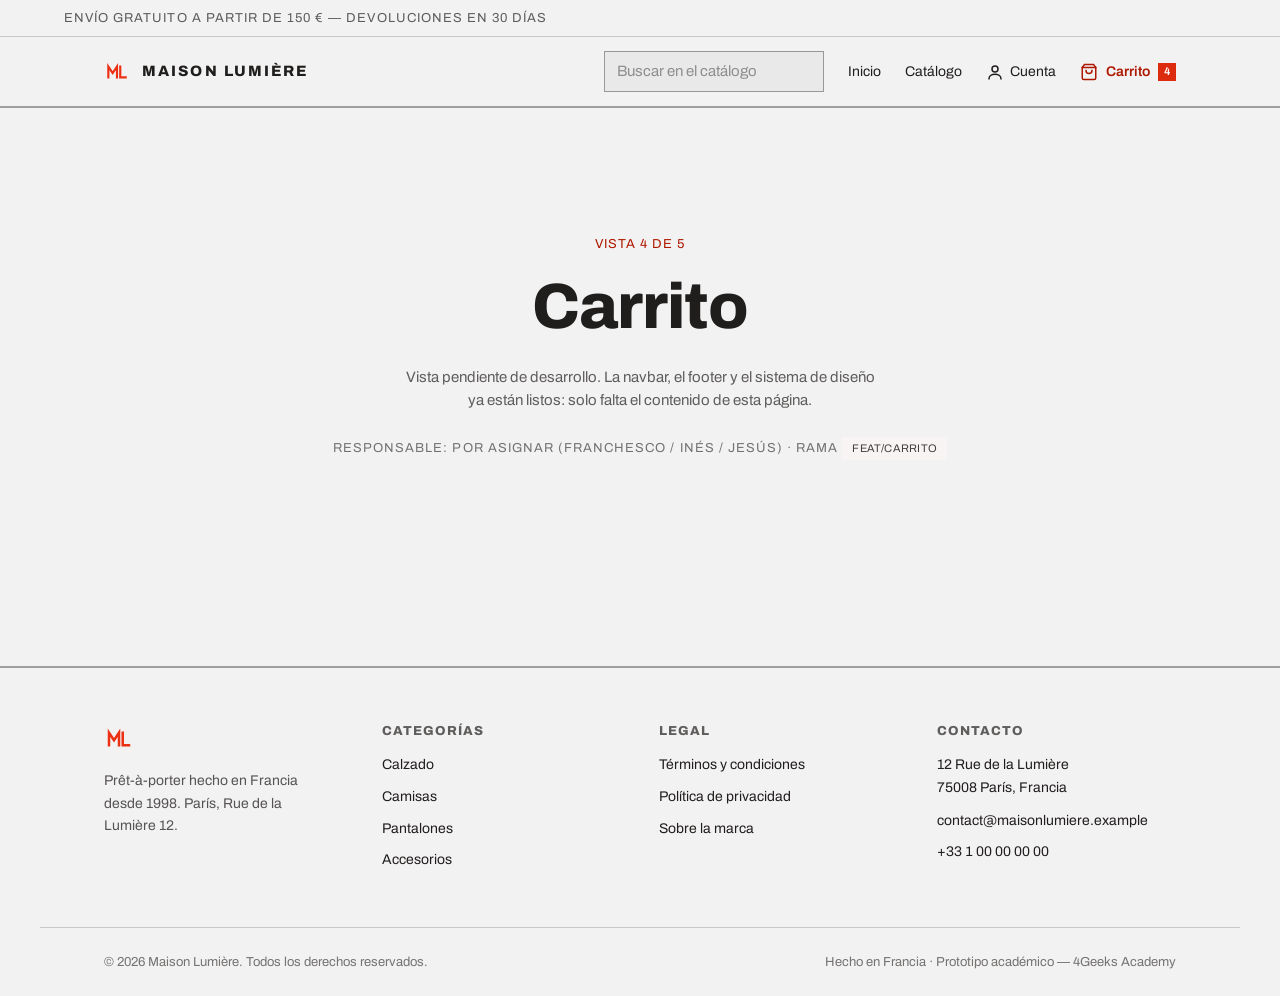
==== commit b26a0952: "fix(docs): corregir el nombre de Franchesco en el README y en las vistas" ====
--- a/carrito.html
+++ b/carrito.html
@@ -152,7 +152,7 @@
       <!-- ════════════════════════════════════════════════════════════════
            ZONA DE TRABAJO · VISTA 4 DE 5 — CARRITO
            ────────────────────────────────────────────────────────────────
-           Responsable: Por asignar (Francesco / Inés / Jesús)
+           Responsable: Por asignar (Franchesco / Inés / Jesús)
            Rama:        feat/carrito
 
            CONSTRUYE AQUÍ DENTRO, entre <main> y </main>.
@@ -200,7 +200,7 @@
           diseño ya están listos: solo falta el contenido de esta página.
         </p>
         <p class="mt-6 text-[13px] uppercase tracking-[0.08em] text-tinta/60">
-          Responsable: Por asignar (Francesco / Inés / Jesús) · Rama <span class="etiqueta etiqueta-neutra">feat/carrito</span>
+          Responsable: Por asignar (Franchesco / Inés / Jesús) · Rama <span class="etiqueta etiqueta-neutra">feat/carrito</span>
         </p>
       </section>
 
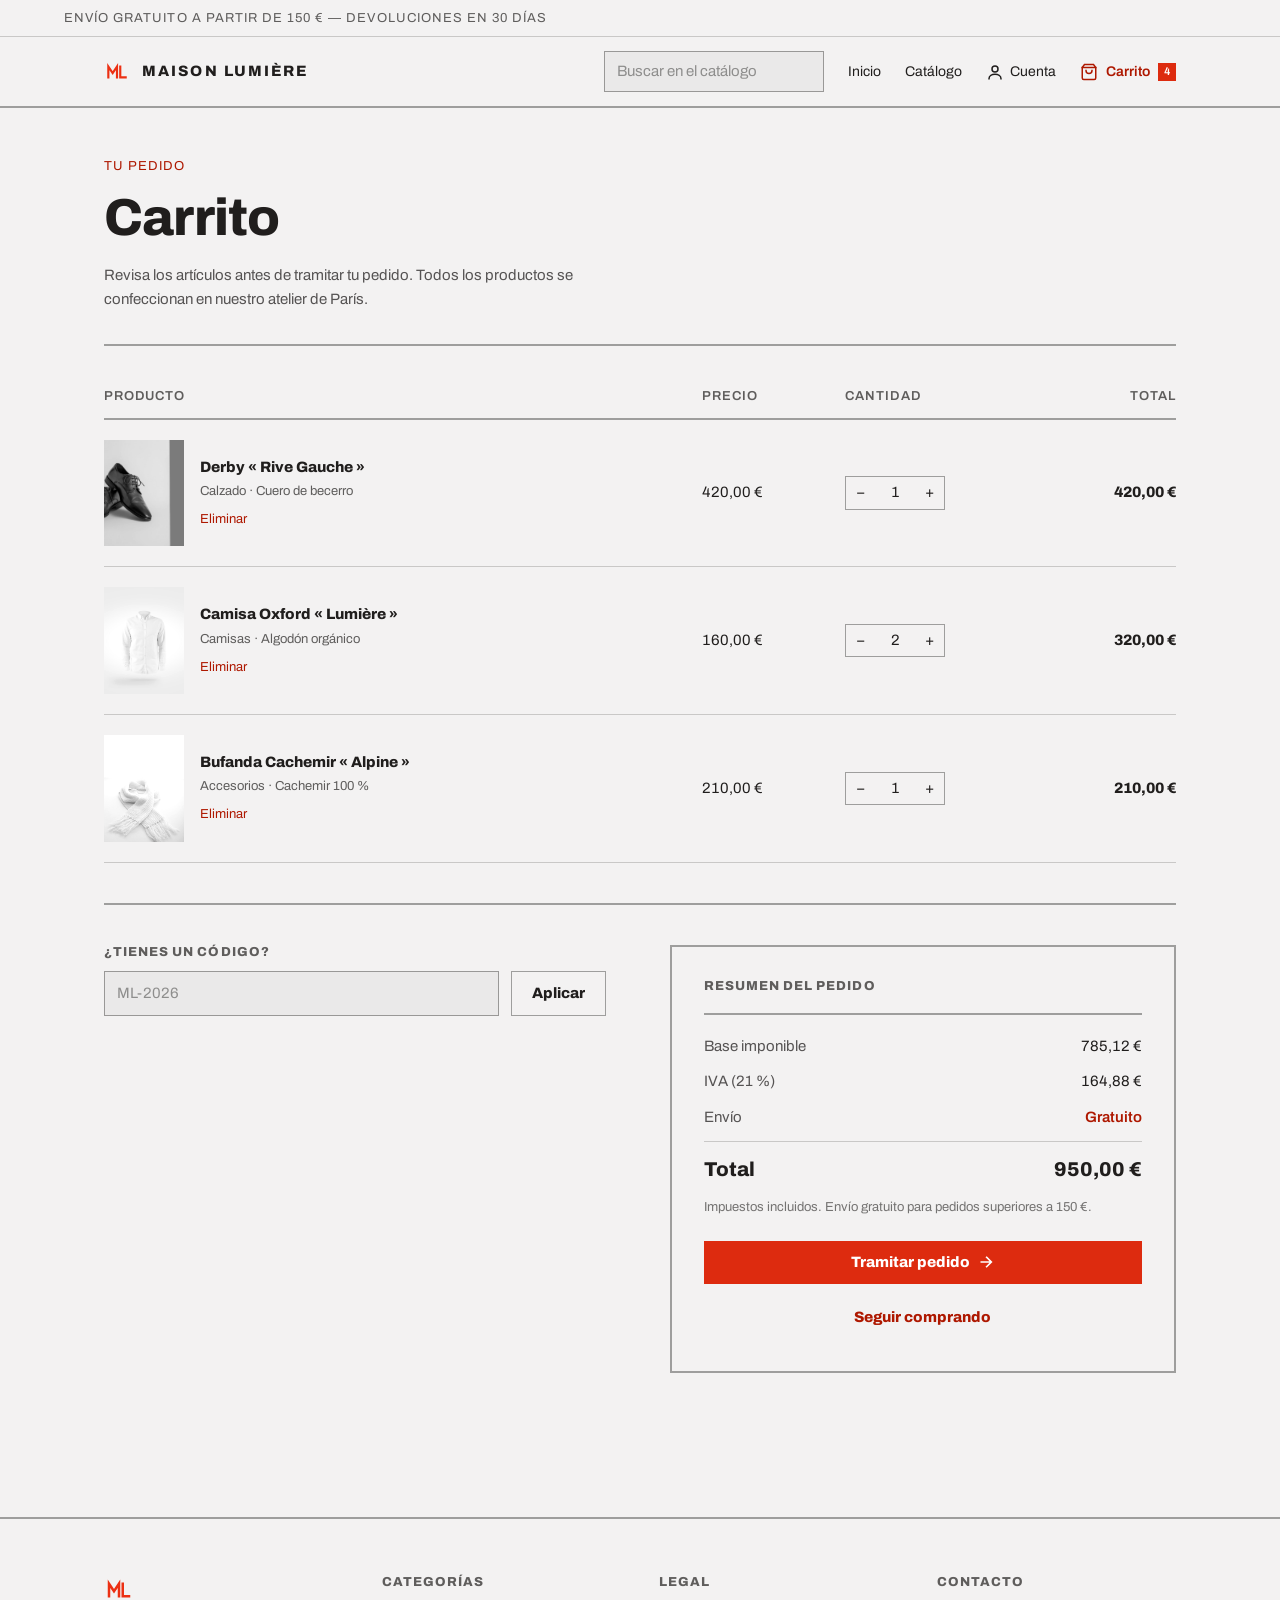
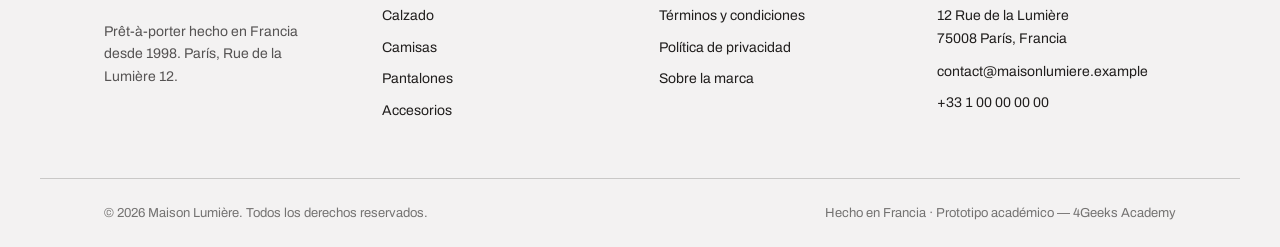
==== commit 9610fb75: "trabajo en equipo" ====
--- a/carrito.html
+++ b/carrito.html
@@ -150,58 +150,299 @@
     <div class="contenedor">
 
       <!-- ════════════════════════════════════════════════════════════════
-           ZONA DE TRABAJO · VISTA 4 DE 5 — CARRITO
-           ────────────────────────────────────────────────────────────────
-           Responsable: Por asignar (Franchesco / Inés / Jesús)
-           Rama:        feat/carrito
-
-           CONSTRUYE AQUÍ DENTRO, entre <main> y </main>.
-           NO toques nada fuera: el <head>, la navbar y el footer son
-           comunes a las 5 vistas y deben quedar idénticos. Si hay que
-           cambiarlos, se habla con el grupo y se cambia en las 5 a la vez
-           (la referencia está en partials/navbar.html y partials/footer.html).
-
-           Requisitos del cliente que DEBE cumplir esta vista:
-           · Vista completa del carrito (NO un panel lateral)
-           · Listado de productos añadidos: miniatura, precio unitario, cantidad y total por producto
-           · Añadir 3 productos de ejemplo para mostrar el comportamiento visual
-           · Cuadro de totalización: subtotal, impuestos y total
-           · Botón "Comprar" que lleve a checkout.html
-
-           Piezas del sistema de diseño listas para usar
-           (todas definidas en src/input.css, no hace falta inventarlas):
-           · .contenedor         ancho máximo 1200px + márgenes laterales
-           · .etiqueta-seccion   la "ceja" roja en mayúsculas de cada bloque
-           · .separador          línea divisoria gruesa del diseño
-           · .btn + .btn-primario / .btn-secundario / .btn-fantasma
-           · .etiqueta-campo + .campo          formularios
-           · .segmento + .segmento-opcion      filtros y tallas (sin JS)
-           · .etiqueta + .etiqueta-roja / .etiqueta-neutra
-           · .foto-bn            foto en blanco y negro (firma de la marca)
-
-           Colores de marca (usables como bg-, text-, border-):
-           crudo · superficie · tinta · acento · acento-fuerte
-           acento-oscuro · acento-claro · acento-noche · humo · grafito
-
-           Fotos disponibles en assets/photos/:
-           alpine · atelier · camisas-cat · cinturon · derby · hero
-           lino · mocasin · oxford · vaquero · vendome
-
-           IMPORTANTE — si usas una clase de Tailwind que no estuviera ya
-           en el proyecto, no se verá hasta que recompiles el CSS:
-               .\build.ps1      (Windows)
-               sh build.sh      (Mac / Linux)
+           VISTA 4 DE 5 — CARRITO · Responsable: (Franchesco / Inés / Jesús)
+           Rama feat/carrito
+           Solo se edita el interior de <main>. head, navbar y footer son
+           canónicos y comunes a las 5 vistas (ver partials/).
+           Construido con HTML5 semántico + Tailwind CSS v4, sin JavaScript.
            ════════════════════════════════════════════════════════════════ -->
-      <section aria-labelledby="titulo-vista" class="py-[clamp(64px,14vh,140px)] text-center">
-        <span class="etiqueta-seccion">Vista 4 de 5</span>
-        <h1 id="titulo-vista" class="mt-4 text-[clamp(34px,6vw,64px)]">Carrito</h1>
-        <p class="mx-auto mt-6 max-w-[54ch] text-tinta/70">
-          Vista pendiente de desarrollo. La navbar, el footer y el sistema de
-          diseño ya están listos: solo falta el contenido de esta página.
+
+      <!-- ①  CABECERA DE LA VISTA -->
+      <section aria-labelledby="carrito-titulo" class="pt-12 pb-8">
+        <span class="etiqueta-seccion">Tu pedido</span>
+        <h1 id="carrito-titulo" class="mt-3 text-[clamp(32px,4.5vw,52px)]">
+          Carrito
+        </h1>
+        <p class="mt-4 max-w-[56ch] leading-relaxed text-tinta/75">
+          Revisa los artículos antes de tramitar tu pedido. Todos los
+          productos se confeccionan en nuestro atelier de París.
         </p>
-        <p class="mt-6 text-[13px] uppercase tracking-[0.08em] text-tinta/60">
-          Responsable: Por asignar (Franchesco / Inés / Jesús) · Rama <span class="etiqueta etiqueta-neutra">feat/carrito</span>
-        </p>
+      </section>
+
+      <!-- Separador entre cabecera y contenido -->
+      <hr class="separador">
+
+      <!-- ②  LISTADO DE PRODUCTOS EN EL CARRITO ────────────────────────
+           REQUISITO: cada producto muestra miniatura, precio unitario,
+           cantidad y total por producto. 3 productos de ejemplo (4 artículos
+           en total, la camisa va ×2).
+
+           En escritorio: tabla con filas. En móvil: fichas apiladas.
+
+           Las cuentas:
+             Derby « Rive Gauche »   420,00 € × 1 = 420,00 €
+             Camisa Oxford « Lumière » 160,00 € × 2 = 320,00 €
+             Bufanda Cachemir « Alpine » 210,00 € × 1 = 210,00 €
+             ─────────────────────────────────────────────────
+             Total con IVA ........................ 950,00 €
+             Base imponible (950 ÷ 1,21) .......... 785,12 €
+             IVA 21 % ............................. 164,88 €
+             Envío ................. gratuito (pedido > 150 €) -->
+      <section aria-labelledby="listado-titulo" class="py-10">
+
+        <h2 id="listado-titulo" class="sr-only">Productos en tu carrito</h2>
+
+        <!-- Vista escritorio: tabla ---------------------------------- -->
+        <div class="hidden sm:block">
+          <table class="w-full text-left text-[15px]">
+            <caption class="sr-only">Productos añadidos al carrito</caption>
+            <thead>
+              <tr class="border-b-2 border-tinta/40 text-[13px] uppercase tracking-[0.08em] text-tinta/70">
+                <th class="pb-3 pr-4 font-semibold" scope="col">Producto</th>
+                <th class="pb-3 pr-4 font-semibold" scope="col">Precio</th>
+                <th class="pb-3 pr-4 font-semibold" scope="col">Cantidad</th>
+                <th class="pb-3 text-right font-semibold" scope="col">Total</th>
+              </tr>
+            </thead>
+            <tbody>
+
+              <!-- Fila 1: Derby « Rive Gauche » -->
+              <tr class="border-b border-tinta/20">
+                <td class="py-5 pr-4">
+                  <div class="flex items-center gap-4">
+                    <img src="assets/photos/derby.jpg" width="80" height="107" alt="Derby « Rive Gauche » en piel."
+                         class="foto-bn aspect-[3/4] w-20">
+                    <div>
+                      <p class="font-extrabold">Derby « Rive Gauche »</p>
+                      <p class="mt-0.5 text-[13px] text-tinta/70">Calzado · Cuero de becerro</p>
+                      <button class="mt-2 text-[13px] text-acento-oscuro hover:text-acento cursor-pointer"
+                              aria-label="Eliminar Derby « Rive Gauche » del carrito">
+                        Eliminar
+                      </button>
+                    </div>
+                  </div>
+                </td>
+                <td class="py-5 pr-4 tabular-nums">420,00&nbsp;€</td>
+                <td class="py-5 pr-4">
+                  <span class="inline-flex items-center border border-tinta/40">
+                    <button class="px-2.5 py-1 text-[15px] hover:bg-tinta/5 cursor-pointer"
+                            aria-label="Reducir cantidad de Derby « Rive Gauche »">−</button>
+                    <span class="min-w-[2.5rem] px-2 py-1 text-center text-[15px] tabular-nums">1</span>
+                    <button class="px-2.5 py-1 text-[15px] hover:bg-tinta/5 cursor-pointer"
+                            aria-label="Aumentar cantidad de Derby « Rive Gauche »">+</button>
+                  </span>
+                </td>
+                <td class="py-5 text-right tabular-nums font-extrabold">420,00&nbsp;€</td>
+              </tr>
+
+              <!-- Fila 2: Camisa Oxford « Lumière » (×2) -->
+              <tr class="border-b border-tinta/20">
+                <td class="py-5 pr-4">
+                  <div class="flex items-center gap-4">
+                    <img src="assets/photos/oxford.jpg" width="80" height="107" alt="Camisa Oxford « Lumière » en algodón."
+                         class="foto-bn aspect-[3/4] w-20">
+                    <div>
+                      <p class="font-extrabold">Camisa Oxford « Lumière »</p>
+                      <p class="mt-0.5 text-[13px] text-tinta/70">Camisas · Algodón orgánico</p>
+                      <button class="mt-2 text-[13px] text-acento-oscuro hover:text-acento cursor-pointer"
+                              aria-label="Eliminar Camisa Oxford del carrito">
+                        Eliminar
+                      </button>
+                    </div>
+                  </div>
+                </td>
+                <td class="py-5 pr-4 tabular-nums">160,00&nbsp;€</td>
+                <td class="py-5 pr-4">
+                  <span class="inline-flex items-center border border-tinta/40">
+                    <button class="px-2.5 py-1 text-[15px] hover:bg-tinta/5 cursor-pointer"
+                            aria-label="Reducir cantidad de Camisa Oxford">−</button>
+                    <span class="min-w-[2.5rem] px-2 py-1 text-center text-[15px] tabular-nums">2</span>
+                    <button class="px-2.5 py-1 text-[15px] hover:bg-tinta/5 cursor-pointer"
+                            aria-label="Aumentar cantidad de Camisa Oxford">+</button>
+                  </span>
+                </td>
+                <td class="py-5 text-right tabular-nums font-extrabold">320,00&nbsp;€</td>
+              </tr>
+
+              <!-- Fila 3: Bufanda Cachemir « Alpine » -->
+              <tr class="border-b border-tinta/20">
+                <td class="py-5 pr-4">
+                  <div class="flex items-center gap-4">
+                    <img src="assets/photos/alpine.jpg" width="80" height="107" alt="Bufanda Cachemir « Alpine » en tono gris."
+                         class="foto-bn aspect-[3/4] w-20">
+                    <div>
+                      <p class="font-extrabold">Bufanda Cachemir « Alpine »</p>
+                      <p class="mt-0.5 text-[13px] text-tinta/70">Accesorios · Cachemir 100 %</p>
+                      <button class="mt-2 text-[13px] text-acento-oscuro hover:text-acento cursor-pointer"
+                              aria-label="Eliminar Bufanda Cachemir del carrito">
+                        Eliminar
+                      </button>
+                    </div>
+                  </div>
+                </td>
+                <td class="py-5 pr-4 tabular-nums">210,00&nbsp;€</td>
+                <td class="py-5 pr-4">
+                  <span class="inline-flex items-center border border-tinta/40">
+                    <button class="px-2.5 py-1 text-[15px] hover:bg-tinta/5 cursor-pointer"
+                            aria-label="Reducir cantidad de Bufanda Cachemir">−</button>
+                    <span class="min-w-[2.5rem] px-2 py-1 text-center text-[15px] tabular-nums">1</span>
+                    <button class="px-2.5 py-1 text-[15px] hover:bg-tinta/5 cursor-pointer"
+                            aria-label="Aumentar cantidad de Bufanda Cachemir">+</button>
+                  </span>
+                </td>
+                <td class="py-5 text-right tabular-nums font-extrabold">210,00&nbsp;€</td>
+              </tr>
+
+            </tbody>
+          </table>
+        </div>
+
+        <!-- Vista móvil: fichas apiladas (cada producto = una card) --- -->
+        <div class="flex flex-col gap-6 sm:hidden">
+
+          <!-- Producto 1: Derby -->
+          <article class="flex gap-4 border border-tinta/40 p-4">
+            <img src="assets/photos/derby.jpg" width="80" height="107" alt="Derby « Rive Gauche » en piel."
+                 class="foto-bn aspect-[3/4] w-20 shrink-0">
+            <div class="flex flex-1 flex-col gap-1.5">
+              <h3 class="font-extrabold">Derby « Rive Gauche »</h3>
+              <p class="text-[13px] text-tinta/70">Calzado · Cuero de becerro</p>
+              <p class="tabular-nums">420,00&nbsp;€</p>
+              <div class="mt-1 flex items-center gap-3">
+                <span class="inline-flex items-center border border-tinta/40">
+                  <button class="px-2.5 py-1 text-[15px] hover:bg-tinta/5 cursor-pointer">−</button>
+                  <span class="min-w-[2.5rem] px-2 py-1 text-center text-[15px] tabular-nums">1</span>
+                  <button class="px-2.5 py-1 text-[15px] hover:bg-tinta/5 cursor-pointer">+</button>
+                </span>
+                <span class="ml-auto font-extrabold tabular-nums">420,00&nbsp;€</span>
+              </div>
+              <button class="self-start text-[13px] text-acento-oscuro hover:text-acento cursor-pointer">
+                Eliminar
+              </button>
+            </div>
+          </article>
+
+          <!-- Producto 2: Camisa Oxford (×2) -->
+          <article class="flex gap-4 border border-tinta/40 p-4">
+            <img src="assets/photos/oxford.jpg" width="80" height="107" alt="Camisa Oxford « Lumière » en algodón."
+                 class="foto-bn aspect-[3/4] w-20 shrink-0">
+            <div class="flex flex-1 flex-col gap-1.5">
+              <h3 class="font-extrabold">Camisa Oxford « Lumière »</h3>
+              <p class="text-[13px] text-tinta/70">Camisas · Algodón orgánico</p>
+              <p class="tabular-nums">160,00&nbsp;€</p>
+              <div class="mt-1 flex items-center gap-3">
+                <span class="inline-flex items-center border border-tinta/40">
+                  <button class="px-2.5 py-1 text-[15px] hover:bg-tinta/5 cursor-pointer">−</button>
+                  <span class="min-w-[2.5rem] px-2 py-1 text-center text-[15px] tabular-nums">2</span>
+                  <button class="px-2.5 py-1 text-[15px] hover:bg-tinta/5 cursor-pointer">+</button>
+                </span>
+                <span class="ml-auto font-extrabold tabular-nums">320,00&nbsp;€</span>
+              </div>
+              <button class="self-start text-[13px] text-acento-oscuro hover:text-acento cursor-pointer">
+                Eliminar
+              </button>
+            </div>
+          </article>
+
+          <!-- Producto 3: Bufanda Cachemir -->
+          <article class="flex gap-4 border border-tinta/40 p-4">
+            <img src="assets/photos/alpine.jpg" width="80" height="107" alt="Bufanda Cachemir « Alpine » en tono gris."
+                 class="foto-bn aspect-[3/4] w-20 shrink-0">
+            <div class="flex flex-1 flex-col gap-1.5">
+              <h3 class="font-extrabold">Bufanda Cachemir « Alpine »</h3>
+              <p class="text-[13px] text-tinta/70">Accesorios · Cachemir 100 %</p>
+              <p class="tabular-nums">210,00&nbsp;€</p>
+              <div class="mt-1 flex items-center gap-3">
+                <span class="inline-flex items-center border border-tinta/40">
+                  <button class="px-2.5 py-1 text-[15px] hover:bg-tinta/5 cursor-pointer">−</button>
+                  <span class="min-w-[2.5rem] px-2 py-1 text-center text-[15px] tabular-nums">1</span>
+                  <button class="px-2.5 py-1 text-[15px] hover:bg-tinta/5 cursor-pointer">+</button>
+                </span>
+                <span class="ml-auto font-extrabold tabular-nums">210,00&nbsp;€</span>
+              </div>
+              <button class="self-start text-[13px] text-acento-oscuro hover:text-acento cursor-pointer">
+                Eliminar
+              </button>
+            </div>
+          </article>
+        </div>
+
+      </section>
+
+      <!-- ③  CAJA DE TOTALIZACIÓN ────────────────────────────────────
+           REQUISITO: subtotal, impuestos (IVA), total y botón de compra
+           que lleve a checkout.html.
+
+           Cuentas:
+             Base imponible .............. 785,12 €
+             IVA 21 % ................... 164,88 €
+             Total con IVA .............. 950,00 €
+             Envío ...................... gratuito (pedido > 150 €) -->
+      <section aria-labelledby="resumen-titulo" class="border-t-2 border-tinta/40 pb-16 pt-10">
+
+        <div class="flex flex-col gap-10 lg:flex-row lg:gap-16">
+
+          <!-- Código promocional (opcional visual) -->
+          <div class="lg:w-1/2">
+            <h3 class="mb-3 text-[13px] font-extrabold uppercase tracking-[0.08em] text-tinta/70">¿Tienes un código?</h3>
+            <form class="flex gap-3">
+              <label for="codigo-promo" class="sr-only">Código promocional</label>
+              <input id="codigo-promo" type="text" placeholder="ML-2026"
+                     class="campo flex-1 py-2.5">
+              <button type="submit" class="btn btn-secundario whitespace-nowrap">Aplicar</button>
+            </form>
+          </div>
+
+          <!-- Resumen de la compra -->
+          <div class="w-full border-2 border-tinta/40 p-6 sm:p-8 lg:w-1/2">
+            <h2 id="resumen-titulo" class="text-[13px] font-extrabold uppercase tracking-[0.08em] text-tinta/70">
+              Resumen del pedido
+            </h2>
+
+            <hr class="separador my-5">
+
+            <dl class="space-y-3 text-[15px]">
+
+              <div class="flex justify-between">
+                <dt class="text-tinta/75">Base imponible</dt>
+                <dd class="tabular-nums">785,12&nbsp;€</dd>
+              </div>
+
+              <div class="flex justify-between">
+                <dt class="text-tinta/75">IVA (21&nbsp;%)</dt>
+                <dd class="tabular-nums">164,88&nbsp;€</dd>
+              </div>
+
+              <div class="flex justify-between">
+                <dt class="text-tinta/75">Envío</dt>
+                <dd class="tabular-nums text-acento-oscuro font-semibold">Gratuito</dd>
+              </div>
+
+              <hr class="border-t border-tinta/20">
+
+              <div class="flex justify-between text-[20px] font-extrabold">
+                <dt>Total</dt>
+                <dd class="tabular-nums">950,00&nbsp;€</dd>
+              </div>
+            </dl>
+
+            <p class="mt-3 text-[13px] text-tinta/60">
+              Impuestos incluidos. Envío gratuito para pedidos superiores a 150&nbsp;€.
+            </p>
+
+            <a href="checkout.html" class="btn btn-primario mt-6 w-full text-center">
+              Tramitar pedido
+              <svg width="16" height="16" viewBox="0 0 24 24" fill="none" stroke="currentColor" stroke-width="2.5"
+                   stroke-linecap="square" aria-hidden="true">
+                <path d="M5 12h14M13 5l7 7-7 7"/>
+              </svg>
+            </a>
+
+            <a href="catalogo.html" class="btn btn-fantasma mt-3 w-full justify-center">
+              Seguir comprando
+            </a>
+          </div>
+        </div>
       </section>
 
     </div>
--- a/css/styles.css
+++ b/css/styles.css
@@ -1,2 +1,2 @@
 /*! tailwindcss v4.3.3 | MIT License | https://tailwindcss.com */
-@layer properties{@supports (((-webkit-hyphens:none)) and (not (margin-trim:inline))) or ((-moz-orient:inline) and (not (color:rgb(from red r g b)))){*,:before,:after,::backdrop{--tw-scroll-snap-strictness:proximity;--tw-border-style:solid;--tw-leading:initial;--tw-font-weight:initial;--tw-tracking:initial;--tw-ordinal:initial;--tw-slashed-zero:initial;--tw-numeric-figure:initial;--tw-numeric-spacing:initial;--tw-numeric-fraction:initial;--tw-shadow:0 0 #0000;--tw-shadow-color:initial;--tw-shadow-alpha:100%;--tw-inset-shadow:0 0 #0000;--tw-inset-shadow-color:initial;--tw-inset-shadow-alpha:100%;--tw-ring-color:initial;--tw-ring-shadow:0 0 #0000;--tw-inset-ring-color:initial;--tw-inset-ring-shadow:0 0 #0000;--tw-ring-inset:initial;--tw-ring-offset-width:0px;--tw-ring-offset-color:#fff;--tw-ring-offset-shadow:0 0 #0000;--tw-duration:initial;--tw-outline-style:solid;--tw-blur:initial;--tw-brightness:initial;--tw-contrast:initial;--tw-grayscale:initial;--tw-hue-rotate:initial;--tw-invert:initial;--tw-opacity:initial;--tw-saturate:initial;--tw-sepia:initial;--tw-drop-shadow:initial;--tw-drop-shadow-color:initial;--tw-drop-shadow-alpha:100%;--tw-drop-shadow-size:initial}}}@layer theme{:root,:host{--font-sans:"Archivo", system-ui, -apple-system, "Segoe UI", Roboto, Helvetica, Arial, sans-serif;--font-mono:ui-monospace, SFMono-Regular, Menlo, Monaco, Consolas, "Liberation Mono", "Courier New", monospace;--color-white:#fff;--spacing:.25rem;--font-weight-semibold:600;--font-weight-extrabold:800;--leading-tight:1.25;--leading-snug:1.375;--leading-relaxed:1.625;--default-transition-duration:.15s;--default-transition-timing-function:cubic-bezier(.4, 0, .2, 1);--default-font-family:var(--font-sans);--default-mono-font-family:var(--font-mono);--color-crudo:#f3f2f2;--color-superficie:#eae9e9;--color-tinta:#201e1d;--color-acento:#ec3013;--color-acento-fuerte:#dd2b0f;--color-acento-oscuro:#ae1800;--color-acento-claro:#fff2ef;--color-acento-noche:#7c1405;--color-humo:#f8f4f4;--color-grafito:#444141}}@layer base{*,:after,:before,::backdrop{box-sizing:border-box;border:0 solid;margin:0;padding:0}::file-selector-button{box-sizing:border-box;border:0 solid;margin:0;padding:0}html,:host{-webkit-text-size-adjust:100%;tab-size:4;line-height:1.5;font-family:var(--default-font-family,-apple-system, BlinkMacSystemFont, "Segoe UI", Roboto, "Helvetica Neue", "Noto Sans", Arial, sans-serif, "Apple Color Emoji", "Segoe UI Emoji", "Segoe UI Symbol", "Noto Color Emoji");font-feature-settings:var(--default-font-feature-settings,normal);font-variation-settings:var(--default-font-variation-settings,normal);-webkit-tap-highlight-color:transparent}hr{height:0;color:inherit;border-top-width:1px}abbr:where([title]){-webkit-text-decoration:underline dotted;text-decoration:underline dotted}h1,h2,h3,h4,h5,h6{font-size:inherit;font-weight:inherit}a{color:inherit;-webkit-text-decoration:inherit;-webkit-text-decoration:inherit;-webkit-text-decoration:inherit;text-decoration:inherit}b,strong{font-weight:bolder}code,kbd,samp,pre{font-family:var(--default-mono-font-family,ui-monospace, SFMono-Regular, Menlo, Monaco, Consolas, "Liberation Mono", "Courier New", monospace);font-feature-settings:var(--default-mono-font-feature-settings,normal);font-variation-settings:var(--default-mono-font-variation-settings,normal);font-size:1em}small{font-size:80%}sub,sup{vertical-align:baseline;font-size:75%;line-height:0;position:relative}sub{bottom:-.25em}sup{top:-.5em}table{text-indent:0;border-color:inherit;border-collapse:collapse}:-moz-focusring:where(:not(iframe)){outline:auto}progress{vertical-align:baseline}summary{display:list-item}ol,ul,menu{list-style:none}img,svg,video,canvas,audio,iframe,embed,object{vertical-align:middle;display:block}img,video{max-width:100%;height:auto}button,input,select,optgroup,textarea{font:inherit;font-feature-settings:inherit;font-variation-settings:inherit;letter-spacing:inherit;color:inherit;opacity:1;background-color:#0000;border-radius:0}::file-selector-button{font:inherit;font-feature-settings:inherit;font-variation-settings:inherit;letter-spacing:inherit;color:inherit;opacity:1;background-color:#0000;border-radius:0}:where(select:is([multiple],[size])) optgroup{font-weight:bolder}:where(select:is([multiple],[size])) optgroup option{padding-inline-start:20px}::file-selector-button{margin-inline-end:4px}::placeholder{opacity:1}@supports (not ((-webkit-appearance:-apple-pay-button))) or (contain-intrinsic-size:1px){::placeholder{color:currentColor}@supports (color:color-mix(in lab, red, red)){::placeholder{color:color-mix(in oklab, currentcolor 50%, transparent)}}}textarea{resize:vertical}::-webkit-search-decoration{-webkit-appearance:none}::-webkit-date-and-time-value{min-height:1lh;text-align:inherit}::-webkit-datetime-edit{display:inline-flex}::-webkit-datetime-edit-fields-wrapper{padding:0}::-webkit-datetime-edit{padding-block:0}::-webkit-datetime-edit-year-field{padding-block:0}::-webkit-datetime-edit-month-field{padding-block:0}::-webkit-datetime-edit-day-field{padding-block:0}::-webkit-datetime-edit-hour-field{padding-block:0}::-webkit-datetime-edit-minute-field{padding-block:0}::-webkit-datetime-edit-second-field{padding-block:0}::-webkit-datetime-edit-millisecond-field{padding-block:0}::-webkit-datetime-edit-meridiem-field{padding-block:0}::-webkit-calendar-picker-indicator{line-height:1}:-moz-ui-invalid{box-shadow:none}button,input:where([type=button],[type=reset],[type=submit]){appearance:button}::file-selector-button{appearance:button}::-webkit-inner-spin-button{height:auto}::-webkit-outer-spin-button{height:auto}[hidden]:where(:not([hidden=until-found])){display:none!important}html{-webkit-text-size-adjust:100%;scroll-behavior:smooth}body{background-color:var(--color-crudo);font-family:var(--font-sans);--tw-leading:1.55;color:var(--color-tinta);-webkit-font-smoothing:antialiased;-moz-osx-font-smoothing:grayscale;font-size:15px;line-height:1.55}h1,h2,h3,h4{--tw-leading:1.12;--tw-font-weight:var(--font-weight-extrabold);line-height:1.12;font-weight:var(--font-weight-extrabold);--tw-tracking:-.015em;letter-spacing:-.015em}h1,h2{text-wrap:balance}p,li{text-wrap:pretty}:focus-visible{outline-style:var(--tw-outline-style);outline-offset:2px;outline-width:2px;outline-color:var(--color-acento)}::selection{background:#ec30134d}a[aria-current=page]{--tw-font-weight:var(--font-weight-semibold);font-weight:var(--font-weight-semibold);color:var(--color-acento-oscuro)}summary::-webkit-details-marker{display:none}summary{list-style:none}}@layer components{.contenedor{width:100%;max-width:1200px;margin-inline:auto;padding-inline:clamp(20px,5vw,72px)}.etiqueta-seccion{--tw-tracking:.08em;letter-spacing:.08em;color:var(--color-acento-oscuro);text-transform:uppercase;font-size:13px;display:block}.separador{border-style:var(--tw-border-style);background-color:#201e1d66;border-width:0;height:2px}@supports (color:color-mix(in lab, red, red)){.separador{background-color:color-mix(in oklab, var(--color-tinta) 40%, transparent)}}.btn{cursor:pointer;justify-content:center;align-items:center;gap:calc(var(--spacing) * 2);padding-inline:calc(var(--spacing) * 5);padding-block:calc(var(--spacing) * 3);--tw-leading:var(--leading-tight);font-size:15px;line-height:var(--leading-tight);--tw-font-weight:var(--font-weight-extrabold);font-weight:var(--font-weight-extrabold);transition-property:color,background-color,border-color,outline-color,text-decoration-color,fill,stroke,--tw-gradient-from,--tw-gradient-via,--tw-gradient-to;transition-timing-function:var(--tw-ease,var(--default-transition-timing-function));transition-duration:var(--tw-duration,var(--default-transition-duration));display:inline-flex}.btn-primario{background-color:var(--color-acento-fuerte);color:var(--color-white)}@media (hover:hover){.btn-primario:hover{background-color:var(--color-acento-oscuro)}}.btn-secundario{border-style:var(--tw-border-style);border-width:1px;border-color:#201e1d66}@supports (color:color-mix(in lab, red, red)){.btn-secundario{border-color:color-mix(in oklab, var(--color-tinta) 40%, transparent)}}.btn-secundario{color:var(--color-tinta)}@media (hover:hover){.btn-secundario:hover{background-color:#201e1d0d}@supports (color:color-mix(in lab, red, red)){.btn-secundario:hover{background-color:color-mix(in oklab, var(--color-tinta) 5%, transparent)}}}.btn-fantasma{padding-inline:calc(var(--spacing) * 2);color:var(--color-acento-oscuro)}@media (hover:hover){.btn-fantasma:hover{background-color:#ec30131a}@supports (color:color-mix(in lab, red, red)){.btn-fantasma:hover{background-color:color-mix(in oklab, var(--color-acento) 10%, transparent)}}}.etiqueta-campo{margin-bottom:calc(var(--spacing) * 1.5);color:#201e1db3;font-size:13px;display:block}@supports (color:color-mix(in lab, red, red)){.etiqueta-campo{color:color-mix(in oklab, var(--color-tinta) 70%, transparent)}}.campo{border-style:var(--tw-border-style);border-width:1px;border-color:#201e1d66;width:100%}@supports (color:color-mix(in lab, red, red)){.campo{border-color:color-mix(in oklab, var(--color-tinta) 40%, transparent)}}.campo{background-color:var(--color-superficie);padding-inline:calc(var(--spacing) * 3);padding-block:calc(var(--spacing) * 2.5);color:var(--color-tinta);font-size:15px}.campo::placeholder{color:#201e1d73}@supports (color:color-mix(in lab, red, red)){.campo::placeholder{color:color-mix(in oklab, var(--color-tinta) 45%, transparent)}}@media (hover:hover){.campo:hover{border-color:#201e1d99}@supports (color:color-mix(in lab, red, red)){.campo:hover{border-color:color-mix(in oklab, var(--color-tinta) 60%, transparent)}}}.campo:focus{border-color:var(--color-acento);--tw-outline-style:none;outline-style:none}.campo:focus-visible{outline-style:var(--tw-outline-style);outline-width:2px;outline-color:var(--color-acento)}.segmento{border-style:var(--tw-border-style);border-width:1px;border-color:#201e1d66;flex-wrap:wrap;display:inline-flex}@supports (color:color-mix(in lab, red, red)){.segmento{border-color:color-mix(in oklab, var(--color-tinta) 40%, transparent)}}.segmento-opcion{cursor:pointer;justify-content:center;align-items:center;gap:calc(var(--spacing) * 1.5);padding-inline:calc(var(--spacing) * 3);padding-block:calc(var(--spacing) * 2);font-size:13px;display:inline-flex}.segmento-opcion+.segmento-opcion{border-left:1px solid #201e1d66}.segmento-opcion:has(input:checked){background-color:var(--color-acento-fuerte);color:var(--color-white)}.segmento-opcion:not(:has(input:checked)):hover{background-color:#201e1d0d}@supports (color:color-mix(in lab, red, red)){.segmento-opcion:not(:has(input:checked)):hover{background-color:color-mix(in oklab, var(--color-tinta) 5%, transparent)}}.segmento-opcion:has(input:focus-visible){outline-style:var(--tw-outline-style);outline-offset:calc(2px * -1);outline-width:2px;outline-color:var(--color-acento)}.segmento-opcion input{pointer-events:none;opacity:0;width:0;height:0;position:absolute}.etiqueta{padding-inline:calc(var(--spacing) * 2.5);--tw-tracking:.02em;letter-spacing:.02em;white-space:nowrap;align-items:center;padding-block:3px;font-size:11px;display:inline-flex}.etiqueta-roja{background-color:var(--color-acento-claro);color:var(--color-acento-noche)}.etiqueta-neutra{background-color:var(--color-humo);color:var(--color-grafito)}.foto-bn{object-fit:cover;--tw-contrast:contrast(1.08);--tw-grayscale:grayscale(100%);width:100%;height:100%;filter:var(--tw-blur,) var(--tw-brightness,) var(--tw-contrast,) var(--tw-grayscale,) var(--tw-hue-rotate,) var(--tw-invert,) var(--tw-saturate,) var(--tw-sepia,) var(--tw-drop-shadow,)}}@layer utilities{.invisible{visibility:hidden}.visible{visibility:visible}.sr-only{clip-path:inset(50%);white-space:nowrap;border-width:0;width:1px;height:1px;margin:-1px;padding:0;position:absolute;overflow:hidden}.absolute{position:absolute}.relative{position:relative}.right-0{right:0}.z-40{z-index:40}.mx-auto{margin-inline:auto}.my-6{margin-block:calc(var(--spacing) * 6)}.mt-2{margin-top:calc(var(--spacing) * 2)}.mt-3{margin-top:calc(var(--spacing) * 3)}.mt-3\.5{margin-top:calc(var(--spacing) * 3.5)}.mt-4{margin-top:calc(var(--spacing) * 4)}.mt-5{margin-top:calc(var(--spacing) * 5)}.mt-6{margin-top:calc(var(--spacing) * 6)}.mt-8{margin-top:calc(var(--spacing) * 8)}.mt-10{margin-top:calc(var(--spacing) * 10)}.mt-12{margin-top:calc(var(--spacing) * 12)}.mt-20{margin-top:calc(var(--spacing) * 20)}.mr-auto{margin-right:auto}.mb-1\.5{margin-bottom:calc(var(--spacing) * 1.5)}.mb-3\.5{margin-bottom:calc(var(--spacing) * 3.5)}.mb-4{margin-bottom:calc(var(--spacing) * 4)}.mb-9{margin-bottom:calc(var(--spacing) * 9)}.mb-10{margin-bottom:calc(var(--spacing) * 10)}.mb-12{margin-bottom:calc(var(--spacing) * 12)}.ml-\[-0\.04em\]{margin-left:-.04em}.ml-\[-0\.05em\]{margin-left:-.05em}.ml-auto{margin-left:auto}.block{display:block}.flex{display:flex}.grid{display:grid}.hidden{display:none}.inline-flex{display:inline-flex}.aspect-\[3\/2\]{aspect-ratio:3/2}.aspect-\[3\/4\]{aspect-ratio:3/4}.aspect-\[4\/5\]{aspect-ratio:4/5}.aspect-square{aspect-ratio:1}.h-9{height:calc(var(--spacing) * 9)}.h-12{height:calc(var(--spacing) * 12)}.h-\[18px\]{height:18px}.h-\[46px\]{height:46px}.h-\[100px\]{height:100px}.min-h-screen{min-height:100vh}.w-9{width:calc(var(--spacing) * 9)}.w-24{width:calc(var(--spacing) * 24)}.w-40{width:calc(var(--spacing) * 40)}.w-64{width:calc(var(--spacing) * 64)}.w-\[70px\]{width:70px}.w-\[72\%\]{width:72%}.w-\[76px\]{width:76px}.w-\[220px\]{width:220px}.w-full{width:100%}.max-w-\[26ch\]{max-width:26ch}.max-w-\[48ch\]{max-width:48ch}.max-w-\[52ch\]{max-width:52ch}.max-w-\[54ch\]{max-width:54ch}.max-w-\[56ch\]{max-width:56ch}.max-w-\[320px\]{max-width:320px}.max-w-\[420px\]{max-width:420px}.max-w-\[460px\]{max-width:460px}.min-w-0{min-width:0}.min-w-11{min-width:calc(var(--spacing) * 11)}.min-w-\[18px\]{min-width:18px}.min-w-\[88px\]{min-width:88px}.min-w-\[180px\]{min-width:180px}.flex-1{flex:1}.flex-\[1_1_200px\]{flex:200px}.flex-\[1_1_300px\]{flex:300px}.flex-\[1_1_340px\]{flex:340px}.flex-\[1_1_480px\]{flex:480px}.flex-\[999_1_460px\]{flex:999 460px}.shrink-0{flex-shrink:0}.cursor-pointer{cursor:pointer}.snap-x{scroll-snap-type:x var(--tw-scroll-snap-strictness)}.snap-mandatory{--tw-scroll-snap-strictness:mandatory}.snap-start{scroll-snap-align:start}.grid-cols-1{grid-template-columns:repeat(1,minmax(0,1fr))}.grid-cols-2{grid-template-columns:repeat(2,minmax(0,1fr))}.grid-cols-\[120px_1fr\]{grid-template-columns:120px 1fr}.flex-col{flex-direction:column}.flex-wrap{flex-wrap:wrap}.items-baseline{align-items:baseline}.items-center{align-items:center}.items-end{align-items:flex-end}.items-start{align-items:flex-start}.justify-between{justify-content:space-between}.justify-center{justify-content:center}.gap-1{gap:var(--spacing)}.gap-1\.5{gap:calc(var(--spacing) * 1.5)}.gap-2{gap:calc(var(--spacing) * 2)}.gap-2\.5{gap:calc(var(--spacing) * 2.5)}.gap-3{gap:calc(var(--spacing) * 3)}.gap-4{gap:calc(var(--spacing) * 4)}.gap-5{gap:calc(var(--spacing) * 5)}.gap-6{gap:calc(var(--spacing) * 6)}.gap-x-5{column-gap:calc(var(--spacing) * 5)}.gap-x-8{column-gap:calc(var(--spacing) * 8)}.gap-x-\[clamp\(20px\,2\.5vw\,32px\)\]{column-gap:clamp(20px,2.5vw,32px)}.gap-x-\[clamp\(24px\,3vw\,48px\)\]{column-gap:clamp(24px,3vw,48px)}.gap-x-\[clamp\(32px\,4vw\,72px\)\]{column-gap:clamp(32px,4vw,72px)}.gap-x-\[clamp\(32px\,5vw\,80px\)\]{column-gap:clamp(32px,5vw,80px)}.gap-x-\[clamp\(32px\,5vw\,96px\)\]{column-gap:clamp(32px,5vw,96px)}.gap-y-4{row-gap:calc(var(--spacing) * 4)}.gap-y-5{row-gap:calc(var(--spacing) * 5)}.gap-y-8{row-gap:calc(var(--spacing) * 8)}.gap-y-10{row-gap:calc(var(--spacing) * 10)}.gap-y-12{row-gap:calc(var(--spacing) * 12)}.gap-y-14{row-gap:calc(var(--spacing) * 14)}.overflow-hidden{overflow:hidden}.overflow-x-auto{overflow-x:auto}.border-2{border-style:var(--tw-border-style);border-width:2px}.border-y{border-block-style:var(--tw-border-style);border-block-width:1px}.border-y-2{border-block-style:var(--tw-border-style);border-block-width:2px}.border-t{border-top-style:var(--tw-border-style);border-top-width:1px}.border-t-2{border-top-style:var(--tw-border-style);border-top-width:2px}.border-t-4{border-top-style:var(--tw-border-style);border-top-width:4px}.border-b{border-bottom-style:var(--tw-border-style);border-bottom-width:1px}.border-b-2{border-bottom-style:var(--tw-border-style);border-bottom-width:2px}.border-acento{border-color:var(--color-acento)}.border-tinta\/20{border-color:#201e1d33}@supports (color:color-mix(in lab, red, red)){.border-tinta\/20{border-color:color-mix(in oklab, var(--color-tinta) 20%, transparent)}}.border-tinta\/40{border-color:#201e1d66}@supports (color:color-mix(in lab, red, red)){.border-tinta\/40{border-color:color-mix(in oklab, var(--color-tinta) 40%, transparent)}}.border-white{border-color:var(--color-white)}.border-b-tinta\/40{border-bottom-color:#201e1d66}@supports (color:color-mix(in lab, red, red)){.border-b-tinta\/40{border-bottom-color:color-mix(in oklab, var(--color-tinta) 40%, transparent)}}.bg-acento-claro{background-color:var(--color-acento-claro)}.bg-acento-fuerte{background-color:var(--color-acento-fuerte)}.bg-crudo{background-color:var(--color-crudo)}.bg-superficie{background-color:var(--color-superficie)}.bg-white\/95{background-color:#fffffff2}@supports (color:color-mix(in lab, red, red)){.bg-white\/95{background-color:color-mix(in oklab, var(--color-white) 95%, transparent)}}.object-left{object-position:left}.object-left-bottom{object-position:left bottom}.object-left-top{object-position:left top}.p-0{padding:0}.p-2{padding:calc(var(--spacing) * 2)}.p-5{padding:calc(var(--spacing) * 5)}.p-7{padding:calc(var(--spacing) * 7)}.px-1{padding-inline:var(--spacing)}.px-3{padding-inline:calc(var(--spacing) * 3)}.px-7{padding-inline:calc(var(--spacing) * 7)}.px-\[clamp\(20px\,5vw\,72px\)\]{padding-inline:clamp(20px,5vw,72px)}.py-2{padding-block:calc(var(--spacing) * 2)}.py-2\.5{padding-block:calc(var(--spacing) * 2.5)}.py-3\.5{padding-block:calc(var(--spacing) * 3.5)}.py-4{padding-block:calc(var(--spacing) * 4)}.py-5{padding-block:calc(var(--spacing) * 5)}.py-6{padding-block:calc(var(--spacing) * 6)}.py-10{padding-block:calc(var(--spacing) * 10)}.py-14{padding-block:calc(var(--spacing) * 14)}.py-16{padding-block:calc(var(--spacing) * 16)}.py-20{padding-block:calc(var(--spacing) * 20)}.py-\[clamp\(64px\,14vh\,140px\)\]{padding-block:clamp(64px,14vh,140px)}.pt-2{padding-top:calc(var(--spacing) * 2)}.pt-2\.5{padding-top:calc(var(--spacing) * 2.5)}.pt-3{padding-top:calc(var(--spacing) * 3)}.pt-3\.5{padding-top:calc(var(--spacing) * 3.5)}.pt-6{padding-top:calc(var(--spacing) * 6)}.pt-10{padding-top:calc(var(--spacing) * 10)}.pt-14{padding-top:calc(var(--spacing) * 14)}.pt-\[clamp\(48px\,8vh\,96px\)\]{padding-top:clamp(48px,8vh,96px)}.pb-4{padding-bottom:calc(var(--spacing) * 4)}.pb-5{padding-bottom:calc(var(--spacing) * 5)}.pb-8{padding-bottom:calc(var(--spacing) * 8)}.pb-16{padding-bottom:calc(var(--spacing) * 16)}.pb-20{padding-bottom:calc(var(--spacing) * 20)}.text-center{text-align:center}.text-right{text-align:right}.text-\[11px\]{font-size:11px}.text-\[12px\]{font-size:12px}.text-\[13px\]{font-size:13px}.text-\[14px\]{font-size:14px}.text-\[15\.5px\]{font-size:15.5px}.text-\[15px\]{font-size:15px}.text-\[16px\]{font-size:16px}.text-\[17px\]{font-size:17px}.text-\[20px\]{font-size:20px}.text-\[24px\]{font-size:24px}.text-\[26px\]{font-size:26px}.text-\[clamp\(24px\,2\.6vw\,34px\)\]{font-size:clamp(24px,2.6vw,34px)}.text-\[clamp\(28px\,3vw\,40px\)\]{font-size:clamp(28px,3vw,40px)}.text-\[clamp\(30px\,3\.4vw\,46px\)\]{font-size:clamp(30px,3.4vw,46px)}.text-\[clamp\(34px\,3\.4vw\,48px\)\]{font-size:clamp(34px,3.4vw,48px)}.text-\[clamp\(34px\,4\.2vw\,56px\)\]{font-size:clamp(34px,4.2vw,56px)}.text-\[clamp\(34px\,6vw\,64px\)\]{font-size:clamp(34px,6vw,64px)}.text-\[clamp\(36px\,4\.4vw\,64px\)\]{font-size:clamp(36px,4.4vw,64px)}.text-\[clamp\(42px\,5\.6vw\,80px\)\]{font-size:clamp(42px,5.6vw,80px)}.leading-\[1\.1\]{--tw-leading:1.1;line-height:1.1}.leading-\[1\.06\]{--tw-leading:1.06;line-height:1.06}.leading-\[1\.08\]{--tw-leading:1.08;line-height:1.08}.leading-\[1\.15\]{--tw-leading:1.15;line-height:1.15}.leading-\[1\.65\]{--tw-leading:1.65;line-height:1.65}.leading-\[1\.75\]{--tw-leading:1.75;line-height:1.75}.leading-relaxed{--tw-leading:var(--leading-relaxed);line-height:var(--leading-relaxed)}.leading-snug{--tw-leading:var(--leading-snug);line-height:var(--leading-snug)}.leading-tight{--tw-leading:var(--leading-tight);line-height:var(--leading-tight)}.font-extrabold{--tw-font-weight:var(--font-weight-extrabold);font-weight:var(--font-weight-extrabold)}.font-semibold{--tw-font-weight:var(--font-weight-semibold);font-weight:var(--font-weight-semibold)}.tracking-\[-0\.02em\]{--tw-tracking:-.02em;letter-spacing:-.02em}.tracking-\[-0\.015em\]{--tw-tracking:-.015em;letter-spacing:-.015em}.tracking-\[0\.08em\]{--tw-tracking:.08em;letter-spacing:.08em}.tracking-\[0\.14em\]{--tw-tracking:.14em;letter-spacing:.14em}.whitespace-nowrap{white-space:nowrap}.text-acento{color:var(--color-acento)}.text-acento-noche{color:var(--color-acento-noche)}.text-acento-oscuro{color:var(--color-acento-oscuro)}.text-tinta{color:var(--color-tinta)}.text-tinta\/60{color:#201e1d99}@supports (color:color-mix(in lab, red, red)){.text-tinta\/60{color:color-mix(in oklab, var(--color-tinta) 60%, transparent)}}.text-tinta\/70{color:#201e1db3}@supports (color:color-mix(in lab, red, red)){.text-tinta\/70{color:color-mix(in oklab, var(--color-tinta) 70%, transparent)}}.text-tinta\/75{color:#201e1dbf}@supports (color:color-mix(in lab, red, red)){.text-tinta\/75{color:color-mix(in oklab, var(--color-tinta) 75%, transparent)}}.text-tinta\/80{color:#201e1dcc}@supports (color:color-mix(in lab, red, red)){.text-tinta\/80{color:color-mix(in oklab, var(--color-tinta) 80%, transparent)}}.text-tinta\/85{color:#201e1dd9}@supports (color:color-mix(in lab, red, red)){.text-tinta\/85{color:color-mix(in oklab, var(--color-tinta) 85%, transparent)}}.text-white{color:var(--color-white)}.text-white\/85{color:#ffffffd9}@supports (color:color-mix(in lab, red, red)){.text-white\/85{color:color-mix(in oklab, var(--color-white) 85%, transparent)}}.uppercase{text-transform:uppercase}.not-italic{font-style:normal}.tabular-nums{--tw-numeric-spacing:tabular-nums;font-variant-numeric:var(--tw-ordinal,) var(--tw-slashed-zero,) var(--tw-numeric-figure,) var(--tw-numeric-spacing,) var(--tw-numeric-fraction,)}.shadow-lg{--tw-shadow:0 10px 15px -3px var(--tw-shadow-color,#0000001a), 0 4px 6px -4px var(--tw-shadow-color,#0000001a);box-shadow:var(--tw-inset-shadow), var(--tw-inset-ring-shadow), var(--tw-ring-offset-shadow), var(--tw-ring-shadow), var(--tw-shadow)}.transition-transform{transition-property:transform,translate,scale,rotate;transition-timing-function:var(--tw-ease,var(--default-transition-timing-function));transition-duration:var(--tw-duration,var(--default-transition-duration))}.duration-500{--tw-duration:.5s;transition-duration:.5s}@media (hover:hover){.group-hover\:scale-\[1\.03\]:is(:where(.group):hover *){scale:1.03}.group-hover\:text-acento:is(:where(.group):hover *){color:var(--color-acento)}.hover\:bg-white:hover{background-color:var(--color-white)}.hover\:text-acento:hover{color:var(--color-acento)}.hover\:text-acento-oscuro:hover{color:var(--color-acento-oscuro)}}.focus\:not-sr-only:focus{clip-path:none;white-space:normal;width:auto;height:auto;margin:0;padding:0;position:static;overflow:visible}.focus\:absolute:focus{position:absolute}.focus\:top-2:focus{top:calc(var(--spacing) * 2)}.focus\:left-2:focus{left:calc(var(--spacing) * 2)}.focus\:z-50:focus{z-index:50}.focus\:bg-tinta:focus{background-color:var(--color-tinta)}.focus\:px-4:focus{padding-inline:calc(var(--spacing) * 4)}.focus\:py-2:focus{padding-block:calc(var(--spacing) * 2)}.focus\:text-crudo:focus{color:var(--color-crudo)}@media (min-width:40rem){.sm\:col-span-2{grid-column:span 2/span 2}.sm\:inline{display:inline}.sm\:w-\[46\%\]{width:46%}.sm\:grid-cols-2{grid-template-columns:repeat(2,minmax(0,1fr))}.sm\:grid-cols-3{grid-template-columns:repeat(3,minmax(0,1fr))}.sm\:grid-cols-\[140px_1fr\]{grid-template-columns:140px 1fr}.sm\:flex-row{flex-direction:row}.sm\:justify-between{justify-content:space-between}}@media (min-width:48rem){.md\:w-\[31\%\]{width:31%}.md\:grid-cols-2{grid-template-columns:repeat(2,minmax(0,1fr))}.md\:grid-cols-3{grid-template-columns:repeat(3,minmax(0,1fr))}}@media (min-width:64rem){.lg\:sticky{position:sticky}.lg\:top-6{top:calc(var(--spacing) * 6)}.lg\:block{display:block}.lg\:flex{display:flex}.lg\:grid{display:grid}.lg\:hidden{display:none}.lg\:w-auto{width:auto}.lg\:grid-cols-4{grid-template-columns:repeat(4,minmax(0,1fr))}.lg\:overflow-visible{overflow:visible}.lg\:pb-0{padding-bottom:0}}}@property --tw-scroll-snap-strictness{syntax:"*";inherits:false;initial-value:proximity}@property --tw-border-style{syntax:"*";inherits:false;initial-value:solid}@property --tw-leading{syntax:"*";inherits:false}@property --tw-font-weight{syntax:"*";inherits:false}@property --tw-tracking{syntax:"*";inherits:false}@property --tw-ordinal{syntax:"*";inherits:false}@property --tw-slashed-zero{syntax:"*";inherits:false}@property --tw-numeric-figure{syntax:"*";inherits:false}@property --tw-numeric-spacing{syntax:"*";inherits:false}@property --tw-numeric-fraction{syntax:"*";inherits:false}@property --tw-shadow{syntax:"*";inherits:false;initial-value:0 0 #0000}@property --tw-shadow-color{syntax:"*";inherits:false}@property --tw-shadow-alpha{syntax:"<percentage>";inherits:false;initial-value:100%}@property --tw-inset-shadow{syntax:"*";inherits:false;initial-value:0 0 #0000}@property --tw-inset-shadow-color{syntax:"*";inherits:false}@property --tw-inset-shadow-alpha{syntax:"<percentage>";inherits:false;initial-value:100%}@property --tw-ring-color{syntax:"*";inherits:false}@property --tw-ring-shadow{syntax:"*";inherits:false;initial-value:0 0 #0000}@property --tw-inset-ring-color{syntax:"*";inherits:false}@property --tw-inset-ring-shadow{syntax:"*";inherits:false;initial-value:0 0 #0000}@property --tw-ring-inset{syntax:"*";inherits:false}@property --tw-ring-offset-width{syntax:"<length>";inherits:false;initial-value:0}@property --tw-ring-offset-color{syntax:"*";inherits:false;initial-value:#fff}@property --tw-ring-offset-shadow{syntax:"*";inherits:false;initial-value:0 0 #0000}@property --tw-duration{syntax:"*";inherits:false}@property --tw-outline-style{syntax:"*";inherits:false;initial-value:solid}@property --tw-blur{syntax:"*";inherits:false}@property --tw-brightness{syntax:"*";inherits:false}@property --tw-contrast{syntax:"*";inherits:false}@property --tw-grayscale{syntax:"*";inherits:false}@property --tw-hue-rotate{syntax:"*";inherits:false}@property --tw-invert{syntax:"*";inherits:false}@property --tw-opacity{syntax:"*";inherits:false}@property --tw-saturate{syntax:"*";inherits:false}@property --tw-sepia{syntax:"*";inherits:false}@property --tw-drop-shadow{syntax:"*";inherits:false}@property --tw-drop-shadow-color{syntax:"*";inherits:false}@property --tw-drop-shadow-alpha{syntax:"<percentage>";inherits:false;initial-value:100%}@property --tw-drop-shadow-size{syntax:"*";inherits:false}+@layer properties{@supports (((-webkit-hyphens:none)) and (not (margin-trim:inline))) or ((-moz-orient:inline) and (not (color:rgb(from red r g b)))){*,:before,:after,::backdrop{--tw-space-y-reverse:0;--tw-border-style:solid;--tw-leading:initial;--tw-font-weight:initial;--tw-tracking:initial;--tw-ordinal:initial;--tw-slashed-zero:initial;--tw-numeric-figure:initial;--tw-numeric-spacing:initial;--tw-numeric-fraction:initial;--tw-shadow:0 0 #0000;--tw-shadow-color:initial;--tw-shadow-alpha:100%;--tw-inset-shadow:0 0 #0000;--tw-inset-shadow-color:initial;--tw-inset-shadow-alpha:100%;--tw-ring-color:initial;--tw-ring-shadow:0 0 #0000;--tw-inset-ring-color:initial;--tw-inset-ring-shadow:0 0 #0000;--tw-ring-inset:initial;--tw-ring-offset-width:0px;--tw-ring-offset-color:#fff;--tw-ring-offset-shadow:0 0 #0000;--tw-duration:initial;--tw-outline-style:solid;--tw-blur:initial;--tw-brightness:initial;--tw-contrast:initial;--tw-grayscale:initial;--tw-hue-rotate:initial;--tw-invert:initial;--tw-opacity:initial;--tw-saturate:initial;--tw-sepia:initial;--tw-drop-shadow:initial;--tw-drop-shadow-color:initial;--tw-drop-shadow-alpha:100%;--tw-drop-shadow-size:initial}}}@layer theme{:root,:host{--font-sans:"Archivo", system-ui, -apple-system, "Segoe UI", Roboto, Helvetica, Arial, sans-serif;--font-mono:ui-monospace, SFMono-Regular, Menlo, Monaco, Consolas, "Liberation Mono", "Courier New", monospace;--color-white:#fff;--spacing:.25rem;--font-weight-semibold:600;--font-weight-extrabold:800;--leading-tight:1.25;--leading-snug:1.375;--leading-relaxed:1.625;--default-transition-duration:.15s;--default-transition-timing-function:cubic-bezier(.4, 0, .2, 1);--default-font-family:var(--font-sans);--default-mono-font-family:var(--font-mono);--color-crudo:#f3f2f2;--color-superficie:#eae9e9;--color-tinta:#201e1d;--color-acento:#ec3013;--color-acento-fuerte:#dd2b0f;--color-acento-oscuro:#ae1800;--color-acento-claro:#fff2ef;--color-acento-noche:#7c1405;--color-humo:#f8f4f4;--color-grafito:#444141}}@layer base{*,:after,:before,::backdrop{box-sizing:border-box;border:0 solid;margin:0;padding:0}::file-selector-button{box-sizing:border-box;border:0 solid;margin:0;padding:0}html,:host{-webkit-text-size-adjust:100%;tab-size:4;line-height:1.5;font-family:var(--default-font-family,-apple-system, BlinkMacSystemFont, "Segoe UI", Roboto, "Helvetica Neue", "Noto Sans", Arial, sans-serif, "Apple Color Emoji", "Segoe UI Emoji", "Segoe UI Symbol", "Noto Color Emoji");font-feature-settings:var(--default-font-feature-settings,normal);font-variation-settings:var(--default-font-variation-settings,normal);-webkit-tap-highlight-color:transparent}hr{height:0;color:inherit;border-top-width:1px}abbr:where([title]){-webkit-text-decoration:underline dotted;text-decoration:underline dotted}h1,h2,h3,h4,h5,h6{font-size:inherit;font-weight:inherit}a{color:inherit;-webkit-text-decoration:inherit;-webkit-text-decoration:inherit;-webkit-text-decoration:inherit;text-decoration:inherit}b,strong{font-weight:bolder}code,kbd,samp,pre{font-family:var(--default-mono-font-family,ui-monospace, SFMono-Regular, Menlo, Monaco, Consolas, "Liberation Mono", "Courier New", monospace);font-feature-settings:var(--default-mono-font-feature-settings,normal);font-variation-settings:var(--default-mono-font-variation-settings,normal);font-size:1em}small{font-size:80%}sub,sup{vertical-align:baseline;font-size:75%;line-height:0;position:relative}sub{bottom:-.25em}sup{top:-.5em}table{text-indent:0;border-color:inherit;border-collapse:collapse}:-moz-focusring:where(:not(iframe)){outline:auto}progress{vertical-align:baseline}summary{display:list-item}ol,ul,menu{list-style:none}img,svg,video,canvas,audio,iframe,embed,object{vertical-align:middle;display:block}img,video{max-width:100%;height:auto}button,input,select,optgroup,textarea{font:inherit;font-feature-settings:inherit;font-variation-settings:inherit;letter-spacing:inherit;color:inherit;opacity:1;background-color:#0000;border-radius:0}::file-selector-button{font:inherit;font-feature-settings:inherit;font-variation-settings:inherit;letter-spacing:inherit;color:inherit;opacity:1;background-color:#0000;border-radius:0}:where(select:is([multiple],[size])) optgroup{font-weight:bolder}:where(select:is([multiple],[size])) optgroup option{padding-inline-start:20px}::file-selector-button{margin-inline-end:4px}::placeholder{opacity:1}@supports (not ((-webkit-appearance:-apple-pay-button))) or (contain-intrinsic-size:1px){::placeholder{color:currentColor}@supports (color:color-mix(in lab, red, red)){::placeholder{color:color-mix(in oklab, currentcolor 50%, transparent)}}}textarea{resize:vertical}::-webkit-search-decoration{-webkit-appearance:none}::-webkit-date-and-time-value{min-height:1lh;text-align:inherit}::-webkit-datetime-edit{display:inline-flex}::-webkit-datetime-edit-fields-wrapper{padding:0}::-webkit-datetime-edit{padding-block:0}::-webkit-datetime-edit-year-field{padding-block:0}::-webkit-datetime-edit-month-field{padding-block:0}::-webkit-datetime-edit-day-field{padding-block:0}::-webkit-datetime-edit-hour-field{padding-block:0}::-webkit-datetime-edit-minute-field{padding-block:0}::-webkit-datetime-edit-second-field{padding-block:0}::-webkit-datetime-edit-millisecond-field{padding-block:0}::-webkit-datetime-edit-meridiem-field{padding-block:0}::-webkit-calendar-picker-indicator{line-height:1}:-moz-ui-invalid{box-shadow:none}button,input:where([type=button],[type=reset],[type=submit]){appearance:button}::file-selector-button{appearance:button}::-webkit-inner-spin-button{height:auto}::-webkit-outer-spin-button{height:auto}[hidden]:where(:not([hidden=until-found])){display:none!important}html{-webkit-text-size-adjust:100%;scroll-behavior:smooth}body{background-color:var(--color-crudo);font-family:var(--font-sans);--tw-leading:1.55;color:var(--color-tinta);-webkit-font-smoothing:antialiased;-moz-osx-font-smoothing:grayscale;font-size:15px;line-height:1.55}h1,h2,h3,h4{--tw-leading:1.12;--tw-font-weight:var(--font-weight-extrabold);line-height:1.12;font-weight:var(--font-weight-extrabold);--tw-tracking:-.015em;letter-spacing:-.015em}h1,h2{text-wrap:balance}p,li{text-wrap:pretty}:focus-visible{outline-style:var(--tw-outline-style);outline-offset:2px;outline-width:2px;outline-color:var(--color-acento)}::selection{background:#ec30134d}a[aria-current=page]{--tw-font-weight:var(--font-weight-semibold);font-weight:var(--font-weight-semibold);color:var(--color-acento-oscuro)}summary::-webkit-details-marker{display:none}summary{list-style:none}}@layer components{.contenedor{width:100%;max-width:1200px;margin-inline:auto;padding-inline:clamp(20px,5vw,72px)}.etiqueta-seccion{--tw-tracking:.08em;letter-spacing:.08em;color:var(--color-acento-oscuro);text-transform:uppercase;font-size:13px;display:block}.separador{border-style:var(--tw-border-style);background-color:#201e1d66;border-width:0;height:2px}@supports (color:color-mix(in lab, red, red)){.separador{background-color:color-mix(in oklab, var(--color-tinta) 40%, transparent)}}.btn{cursor:pointer;justify-content:center;align-items:center;gap:calc(var(--spacing) * 2);padding-inline:calc(var(--spacing) * 5);padding-block:calc(var(--spacing) * 3);--tw-leading:var(--leading-tight);font-size:15px;line-height:var(--leading-tight);--tw-font-weight:var(--font-weight-extrabold);font-weight:var(--font-weight-extrabold);transition-property:color,background-color,border-color,outline-color,text-decoration-color,fill,stroke,--tw-gradient-from,--tw-gradient-via,--tw-gradient-to;transition-timing-function:var(--tw-ease,var(--default-transition-timing-function));transition-duration:var(--tw-duration,var(--default-transition-duration));display:inline-flex}.btn-primario{background-color:var(--color-acento-fuerte);color:var(--color-white)}@media (hover:hover){.btn-primario:hover{background-color:var(--color-acento-oscuro)}}.btn-secundario{border-style:var(--tw-border-style);border-width:1px;border-color:#201e1d66}@supports (color:color-mix(in lab, red, red)){.btn-secundario{border-color:color-mix(in oklab, var(--color-tinta) 40%, transparent)}}.btn-secundario{color:var(--color-tinta)}@media (hover:hover){.btn-secundario:hover{background-color:#201e1d0d}@supports (color:color-mix(in lab, red, red)){.btn-secundario:hover{background-color:color-mix(in oklab, var(--color-tinta) 5%, transparent)}}}.btn-fantasma{padding-inline:calc(var(--spacing) * 2);color:var(--color-acento-oscuro)}@media (hover:hover){.btn-fantasma:hover{background-color:#ec30131a}@supports (color:color-mix(in lab, red, red)){.btn-fantasma:hover{background-color:color-mix(in oklab, var(--color-acento) 10%, transparent)}}}.etiqueta-campo{margin-bottom:calc(var(--spacing) * 1.5);color:#201e1db3;font-size:13px;display:block}@supports (color:color-mix(in lab, red, red)){.etiqueta-campo{color:color-mix(in oklab, var(--color-tinta) 70%, transparent)}}.campo{border-style:var(--tw-border-style);border-width:1px;border-color:#201e1d66;width:100%}@supports (color:color-mix(in lab, red, red)){.campo{border-color:color-mix(in oklab, var(--color-tinta) 40%, transparent)}}.campo{background-color:var(--color-superficie);padding-inline:calc(var(--spacing) * 3);padding-block:calc(var(--spacing) * 2.5);color:var(--color-tinta);font-size:15px}.campo::placeholder{color:#201e1d73}@supports (color:color-mix(in lab, red, red)){.campo::placeholder{color:color-mix(in oklab, var(--color-tinta) 45%, transparent)}}@media (hover:hover){.campo:hover{border-color:#201e1d99}@supports (color:color-mix(in lab, red, red)){.campo:hover{border-color:color-mix(in oklab, var(--color-tinta) 60%, transparent)}}}.campo:focus{border-color:var(--color-acento);--tw-outline-style:none;outline-style:none}.campo:focus-visible{outline-style:var(--tw-outline-style);outline-width:2px;outline-color:var(--color-acento)}.segmento{border-style:var(--tw-border-style);border-width:1px;border-color:#201e1d66;flex-wrap:wrap;display:inline-flex}@supports (color:color-mix(in lab, red, red)){.segmento{border-color:color-mix(in oklab, var(--color-tinta) 40%, transparent)}}.segmento-opcion{cursor:pointer;justify-content:center;align-items:center;gap:calc(var(--spacing) * 1.5);padding-inline:calc(var(--spacing) * 3);padding-block:calc(var(--spacing) * 2);font-size:13px;display:inline-flex}.segmento-opcion+.segmento-opcion{border-left:1px solid #201e1d66}.segmento-opcion:has(input:checked){background-color:var(--color-acento-fuerte);color:var(--color-white)}.segmento-opcion:not(:has(input:checked)):hover{background-color:#201e1d0d}@supports (color:color-mix(in lab, red, red)){.segmento-opcion:not(:has(input:checked)):hover{background-color:color-mix(in oklab, var(--color-tinta) 5%, transparent)}}.segmento-opcion:has(input:focus-visible){outline-style:var(--tw-outline-style);outline-offset:calc(2px * -1);outline-width:2px;outline-color:var(--color-acento)}.segmento-opcion input{pointer-events:none;opacity:0;width:0;height:0;position:absolute}.etiqueta{padding-inline:calc(var(--spacing) * 2.5);--tw-tracking:.02em;letter-spacing:.02em;white-space:nowrap;align-items:center;padding-block:3px;font-size:11px;display:inline-flex}.etiqueta-roja{background-color:var(--color-acento-claro);color:var(--color-acento-noche)}.etiqueta-neutra{background-color:var(--color-humo);color:var(--color-grafito)}.foto-bn{object-fit:cover;--tw-contrast:contrast(1.08);--tw-grayscale:grayscale(100%);width:100%;height:100%;filter:var(--tw-blur,) var(--tw-brightness,) var(--tw-contrast,) var(--tw-grayscale,) var(--tw-hue-rotate,) var(--tw-invert,) var(--tw-saturate,) var(--tw-sepia,) var(--tw-drop-shadow,)}}@layer utilities{.invisible{visibility:hidden}.visible{visibility:visible}.sr-only{clip-path:inset(50%);white-space:nowrap;border-width:0;width:1px;height:1px;margin:-1px;padding:0;position:absolute;overflow:hidden}.absolute{position:absolute}.relative{position:relative}.right-0{right:0}.z-40{z-index:40}.col-span-2{grid-column:span 2/span 2}.mx-auto{margin-inline:auto}.my-5{margin-block:calc(var(--spacing) * 5)}.mt-0\.5{margin-top:calc(var(--spacing) * .5)}.mt-1{margin-top:var(--spacing)}.mt-2{margin-top:calc(var(--spacing) * 2)}.mt-3{margin-top:calc(var(--spacing) * 3)}.mt-4{margin-top:calc(var(--spacing) * 4)}.mt-5{margin-top:calc(var(--spacing) * 5)}.mt-6{margin-top:calc(var(--spacing) * 6)}.mt-8{margin-top:calc(var(--spacing) * 8)}.mt-10{margin-top:calc(var(--spacing) * 10)}.mt-20{margin-top:calc(var(--spacing) * 20)}.mt-auto{margin-top:auto}.mr-auto{margin-right:auto}.mb-1\.5{margin-bottom:calc(var(--spacing) * 1.5)}.mb-3{margin-bottom:calc(var(--spacing) * 3)}.mb-3\.5{margin-bottom:calc(var(--spacing) * 3.5)}.mb-4{margin-bottom:calc(var(--spacing) * 4)}.mb-9{margin-bottom:calc(var(--spacing) * 9)}.mb-10{margin-bottom:calc(var(--spacing) * 10)}.ml-\[-0\.04em\]{margin-left:-.04em}.ml-auto{margin-left:auto}.block{display:block}.flex{display:flex}.grid{display:grid}.hidden{display:none}.inline-flex{display:inline-flex}.aspect-\[3\/4\]{aspect-ratio:3/4}.aspect-square{aspect-ratio:1}.h-\[18px\]{height:18px}.h-\[46px\]{height:46px}.h-full{height:100%}.min-h-screen{min-height:100vh}.w-20{width:calc(var(--spacing) * 20)}.w-24{width:calc(var(--spacing) * 24)}.w-64{width:calc(var(--spacing) * 64)}.w-\[220px\]{width:220px}.w-full{width:100%}.max-w-\[26ch\]{max-width:26ch}.max-w-\[52ch\]{max-width:52ch}.max-w-\[54ch\]{max-width:54ch}.max-w-\[56ch\]{max-width:56ch}.min-w-11{min-width:calc(var(--spacing) * 11)}.min-w-\[2\.5rem\]{min-width:2.5rem}.min-w-\[18px\]{min-width:18px}.flex-1{flex:1}.shrink-0{flex-shrink:0}.cursor-pointer{cursor:pointer}.grid-cols-1{grid-template-columns:repeat(1,minmax(0,1fr))}.grid-cols-2{grid-template-columns:repeat(2,minmax(0,1fr))}.grid-cols-\[120px_1fr\]{grid-template-columns:120px 1fr}.flex-col{flex-direction:column}.flex-wrap{flex-wrap:wrap}.items-baseline{align-items:baseline}.items-center{align-items:center}.items-end{align-items:flex-end}.justify-between{justify-content:space-between}.justify-center{justify-content:center}.gap-1\.5{gap:calc(var(--spacing) * 1.5)}.gap-2{gap:calc(var(--spacing) * 2)}.gap-2\.5{gap:calc(var(--spacing) * 2.5)}.gap-3{gap:calc(var(--spacing) * 3)}.gap-4{gap:calc(var(--spacing) * 4)}.gap-6{gap:calc(var(--spacing) * 6)}.gap-10{gap:calc(var(--spacing) * 10)}:where(.space-y-3>:not(:last-child)){--tw-space-y-reverse:0;margin-block-start:calc(calc(var(--spacing) * 3) * var(--tw-space-y-reverse));margin-block-end:calc(calc(var(--spacing) * 3) * calc(1 - var(--tw-space-y-reverse)))}.gap-x-5{column-gap:calc(var(--spacing) * 5)}.gap-x-\[clamp\(20px\,2\.5vw\,32px\)\]{column-gap:clamp(20px,2.5vw,32px)}.gap-x-\[clamp\(24px\,3vw\,48px\)\]{column-gap:clamp(24px,3vw,48px)}.gap-x-\[clamp\(32px\,4vw\,72px\)\]{column-gap:clamp(32px,4vw,72px)}.gap-x-\[clamp\(32px\,5vw\,96px\)\]{column-gap:clamp(32px,5vw,96px)}.gap-y-10{row-gap:calc(var(--spacing) * 10)}.gap-y-12{row-gap:calc(var(--spacing) * 12)}.self-start{align-self:flex-start}.overflow-hidden{overflow:hidden}.border{border-style:var(--tw-border-style);border-width:1px}.border-2{border-style:var(--tw-border-style);border-width:2px}.border-y{border-block-style:var(--tw-border-style);border-block-width:1px}.border-y-2{border-block-style:var(--tw-border-style);border-block-width:2px}.border-t{border-top-style:var(--tw-border-style);border-top-width:1px}.border-t-2{border-top-style:var(--tw-border-style);border-top-width:2px}.border-b{border-bottom-style:var(--tw-border-style);border-bottom-width:1px}.border-b-2{border-bottom-style:var(--tw-border-style);border-bottom-width:2px}.border-tinta\/20{border-color:#201e1d33}@supports (color:color-mix(in lab, red, red)){.border-tinta\/20{border-color:color-mix(in oklab, var(--color-tinta) 20%, transparent)}}.border-tinta\/40{border-color:#201e1d66}@supports (color:color-mix(in lab, red, red)){.border-tinta\/40{border-color:color-mix(in oklab, var(--color-tinta) 40%, transparent)}}.border-b-tinta\/40{border-bottom-color:#201e1d66}@supports (color:color-mix(in lab, red, red)){.border-b-tinta\/40{border-bottom-color:color-mix(in oklab, var(--color-tinta) 40%, transparent)}}.bg-acento-fuerte{background-color:var(--color-acento-fuerte)}.bg-crudo{background-color:var(--color-crudo)}.bg-superficie{background-color:var(--color-superficie)}.object-left{object-position:left}.object-left-bottom{object-position:left bottom}.object-left-top{object-position:left top}.p-2{padding:calc(var(--spacing) * 2)}.p-4{padding:calc(var(--spacing) * 4)}.p-5{padding:calc(var(--spacing) * 5)}.p-6{padding:calc(var(--spacing) * 6)}.px-1{padding-inline:var(--spacing)}.px-2{padding-inline:calc(var(--spacing) * 2)}.px-2\.5{padding-inline:calc(var(--spacing) * 2.5)}.px-7{padding-inline:calc(var(--spacing) * 7)}.px-\[clamp\(20px\,5vw\,72px\)\]{padding-inline:clamp(20px,5vw,72px)}.py-1{padding-block:var(--spacing)}.py-2{padding-block:calc(var(--spacing) * 2)}.py-2\.5{padding-block:calc(var(--spacing) * 2.5)}.py-3\.5{padding-block:calc(var(--spacing) * 3.5)}.py-4{padding-block:calc(var(--spacing) * 4)}.py-5{padding-block:calc(var(--spacing) * 5)}.py-6{padding-block:calc(var(--spacing) * 6)}.py-10{padding-block:calc(var(--spacing) * 10)}.py-12{padding-block:calc(var(--spacing) * 12)}.py-14{padding-block:calc(var(--spacing) * 14)}.py-\[clamp\(64px\,14vh\,140px\)\]{padding-block:clamp(64px,14vh,140px)}.pt-2{padding-top:calc(var(--spacing) * 2)}.pt-2\.5{padding-top:calc(var(--spacing) * 2.5)}.pt-4{padding-top:calc(var(--spacing) * 4)}.pt-10{padding-top:calc(var(--spacing) * 10)}.pt-12{padding-top:calc(var(--spacing) * 12)}.pr-4{padding-right:calc(var(--spacing) * 4)}.pb-3{padding-bottom:calc(var(--spacing) * 3)}.pb-8{padding-bottom:calc(var(--spacing) * 8)}.pb-16{padding-bottom:calc(var(--spacing) * 16)}.pb-20{padding-bottom:calc(var(--spacing) * 20)}.text-center{text-align:center}.text-left{text-align:left}.text-right{text-align:right}.text-\[11px\]{font-size:11px}.text-\[13px\]{font-size:13px}.text-\[14px\]{font-size:14px}.text-\[15\.5px\]{font-size:15.5px}.text-\[15px\]{font-size:15px}.text-\[16px\]{font-size:16px}.text-\[17px\]{font-size:17px}.text-\[19px\]{font-size:19px}.text-\[20px\]{font-size:20px}.text-\[24px\]{font-size:24px}.text-\[clamp\(24px\,2\.6vw\,34px\)\]{font-size:clamp(24px,2.6vw,34px)}.text-\[clamp\(30px\,3\.4vw\,46px\)\]{font-size:clamp(30px,3.4vw,46px)}.text-\[clamp\(32px\,4\.5vw\,52px\)\]{font-size:clamp(32px,4.5vw,52px)}.text-\[clamp\(34px\,6vw\,64px\)\]{font-size:clamp(34px,6vw,64px)}.leading-\[1\.08\]{--tw-leading:1.08;line-height:1.08}.leading-\[1\.75\]{--tw-leading:1.75;line-height:1.75}.leading-relaxed{--tw-leading:var(--leading-relaxed);line-height:var(--leading-relaxed)}.leading-snug{--tw-leading:var(--leading-snug);line-height:var(--leading-snug)}.leading-tight{--tw-leading:var(--leading-tight);line-height:var(--leading-tight)}.font-extrabold{--tw-font-weight:var(--font-weight-extrabold);font-weight:var(--font-weight-extrabold)}.font-semibold{--tw-font-weight:var(--font-weight-semibold);font-weight:var(--font-weight-semibold)}.tracking-\[-0\.015em\]{--tw-tracking:-.015em;letter-spacing:-.015em}.tracking-\[0\.08em\]{--tw-tracking:.08em;letter-spacing:.08em}.tracking-\[0\.14em\]{--tw-tracking:.14em;letter-spacing:.14em}.whitespace-nowrap{white-space:nowrap}.text-acento{color:var(--color-acento)}.text-acento-oscuro{color:var(--color-acento-oscuro)}.text-tinta{color:var(--color-tinta)}.text-tinta\/60{color:#201e1d99}@supports (color:color-mix(in lab, red, red)){.text-tinta\/60{color:color-mix(in oklab, var(--color-tinta) 60%, transparent)}}.text-tinta\/70{color:#201e1db3}@supports (color:color-mix(in lab, red, red)){.text-tinta\/70{color:color-mix(in oklab, var(--color-tinta) 70%, transparent)}}.text-tinta\/75{color:#201e1dbf}@supports (color:color-mix(in lab, red, red)){.text-tinta\/75{color:color-mix(in oklab, var(--color-tinta) 75%, transparent)}}.text-tinta\/80{color:#201e1dcc}@supports (color:color-mix(in lab, red, red)){.text-tinta\/80{color:color-mix(in oklab, var(--color-tinta) 80%, transparent)}}.text-tinta\/85{color:#201e1dd9}@supports (color:color-mix(in lab, red, red)){.text-tinta\/85{color:color-mix(in oklab, var(--color-tinta) 85%, transparent)}}.text-white{color:var(--color-white)}.uppercase{text-transform:uppercase}.not-italic{font-style:normal}.tabular-nums{--tw-numeric-spacing:tabular-nums;font-variant-numeric:var(--tw-ordinal,) var(--tw-slashed-zero,) var(--tw-numeric-figure,) var(--tw-numeric-spacing,) var(--tw-numeric-fraction,)}.shadow-lg{--tw-shadow:0 10px 15px -3px var(--tw-shadow-color,#0000001a), 0 4px 6px -4px var(--tw-shadow-color,#0000001a);box-shadow:var(--tw-inset-shadow), var(--tw-inset-ring-shadow), var(--tw-ring-offset-shadow), var(--tw-ring-shadow), var(--tw-shadow)}.transition-transform{transition-property:transform,translate,scale,rotate;transition-timing-function:var(--tw-ease,var(--default-transition-timing-function));transition-duration:var(--tw-duration,var(--default-transition-duration))}.duration-500{--tw-duration:.5s;transition-duration:.5s}@media (hover:hover){.group-hover\:scale-\[1\.03\]:is(:where(.group):hover *){scale:1.03}.group-hover\:text-acento:is(:where(.group):hover *){color:var(--color-acento)}}.group-has-\[\#cat-accesorios\:checked\]\:block:is(:where(.group):has(#cat-accesorios:checked) *),.group-has-\[\#cat-calzado\:checked\]\:block:is(:where(.group):has(#cat-calzado:checked) *),.group-has-\[\#cat-camisas\:checked\]\:block:is(:where(.group):has(#cat-camisas:checked) *),.group-has-\[\#cat-pantalones\:checked\]\:block:is(:where(.group):has(#cat-pantalones:checked) *),.group-has-\[\#cat-todas\:checked\]\:block:is(:where(.group):has(#cat-todas:checked) *){display:block}@media (hover:hover){.hover\:bg-tinta\/5:hover{background-color:#201e1d0d}@supports (color:color-mix(in lab, red, red)){.hover\:bg-tinta\/5:hover{background-color:color-mix(in oklab, var(--color-tinta) 5%, transparent)}}.hover\:text-acento:hover{color:var(--color-acento)}}.focus\:not-sr-only:focus{clip-path:none;white-space:normal;width:auto;height:auto;margin:0;padding:0;position:static;overflow:visible}.focus\:absolute:focus{position:absolute}.focus\:top-2:focus{top:calc(var(--spacing) * 2)}.focus\:left-2:focus{left:calc(var(--spacing) * 2)}.focus\:z-50:focus{z-index:50}.focus\:bg-tinta:focus{background-color:var(--color-tinta)}.focus\:px-4:focus{padding-inline:calc(var(--spacing) * 4)}.focus\:py-2:focus{padding-block:calc(var(--spacing) * 2)}.focus\:text-crudo:focus{color:var(--color-crudo)}@media not all and (min-width:40rem){.max-sm\:col-span-2{grid-column:span 2/span 2}.max-sm\:border-t{border-top-style:var(--tw-border-style);border-top-width:1px}.max-sm\:border-l-0{border-left-style:var(--tw-border-style);border-left-width:0}.max-sm\:border-tinta\/40{border-color:#201e1d66}@supports (color:color-mix(in lab, red, red)){.max-sm\:border-tinta\/40{border-color:color-mix(in oklab, var(--color-tinta) 40%, transparent)}}}@media (min-width:40rem){.sm\:ml-auto{margin-left:auto}.sm\:block{display:block}.sm\:hidden{display:none}.sm\:inline{display:inline}.sm\:inline-flex{display:inline-flex}.sm\:w-44{width:calc(var(--spacing) * 44)}.sm\:w-52{width:calc(var(--spacing) * 52)}.sm\:w-auto{width:auto}.sm\:grid-cols-2{grid-template-columns:repeat(2,minmax(0,1fr))}.sm\:grid-cols-\[140px_1fr\]{grid-template-columns:140px 1fr}.sm\:flex-row{flex-direction:row}.sm\:flex-wrap{flex-wrap:wrap}.sm\:items-end{align-items:flex-end}.sm\:justify-between{justify-content:space-between}.sm\:gap-x-8{column-gap:calc(var(--spacing) * 8)}.sm\:gap-y-6{row-gap:calc(var(--spacing) * 6)}.sm\:p-5{padding:calc(var(--spacing) * 5)}.sm\:p-8{padding:calc(var(--spacing) * 8)}.sm\:text-\[17px\]{font-size:17px}.sm\:text-\[20px\]{font-size:20px}}@media (min-width:48rem){.md\:grid-cols-2{grid-template-columns:repeat(2,minmax(0,1fr))}.md\:grid-cols-3{grid-template-columns:repeat(3,minmax(0,1fr))}}@media (min-width:64rem){.lg\:block{display:block}.lg\:flex{display:flex}.lg\:hidden{display:none}.lg\:w-1\/2{width:50%}.lg\:grid-cols-4{grid-template-columns:repeat(4,minmax(0,1fr))}.lg\:flex-row{flex-direction:row}.lg\:gap-16{gap:calc(var(--spacing) * 16)}}}@property --tw-space-y-reverse{syntax:"*";inherits:false;initial-value:0}@property --tw-border-style{syntax:"*";inherits:false;initial-value:solid}@property --tw-leading{syntax:"*";inherits:false}@property --tw-font-weight{syntax:"*";inherits:false}@property --tw-tracking{syntax:"*";inherits:false}@property --tw-ordinal{syntax:"*";inherits:false}@property --tw-slashed-zero{syntax:"*";inherits:false}@property --tw-numeric-figure{syntax:"*";inherits:false}@property --tw-numeric-spacing{syntax:"*";inherits:false}@property --tw-numeric-fraction{syntax:"*";inherits:false}@property --tw-shadow{syntax:"*";inherits:false;initial-value:0 0 #0000}@property --tw-shadow-color{syntax:"*";inherits:false}@property --tw-shadow-alpha{syntax:"<percentage>";inherits:false;initial-value:100%}@property --tw-inset-shadow{syntax:"*";inherits:false;initial-value:0 0 #0000}@property --tw-inset-shadow-color{syntax:"*";inherits:false}@property --tw-inset-shadow-alpha{syntax:"<percentage>";inherits:false;initial-value:100%}@property --tw-ring-color{syntax:"*";inherits:false}@property --tw-ring-shadow{syntax:"*";inherits:false;initial-value:0 0 #0000}@property --tw-inset-ring-color{syntax:"*";inherits:false}@property --tw-inset-ring-shadow{syntax:"*";inherits:false;initial-value:0 0 #0000}@property --tw-ring-inset{syntax:"*";inherits:false}@property --tw-ring-offset-width{syntax:"<length>";inherits:false;initial-value:0}@property --tw-ring-offset-color{syntax:"*";inherits:false;initial-value:#fff}@property --tw-ring-offset-shadow{syntax:"*";inherits:false;initial-value:0 0 #0000}@property --tw-duration{syntax:"*";inherits:false}@property --tw-outline-style{syntax:"*";inherits:false;initial-value:solid}@property --tw-blur{syntax:"*";inherits:false}@property --tw-brightness{syntax:"*";inherits:false}@property --tw-contrast{syntax:"*";inherits:false}@property --tw-grayscale{syntax:"*";inherits:false}@property --tw-hue-rotate{syntax:"*";inherits:false}@property --tw-invert{syntax:"*";inherits:false}@property --tw-opacity{syntax:"*";inherits:false}@property --tw-saturate{syntax:"*";inherits:false}@property --tw-sepia{syntax:"*";inherits:false}@property --tw-drop-shadow{syntax:"*";inherits:false}@property --tw-drop-shadow-color{syntax:"*";inherits:false}@property --tw-drop-shadow-alpha{syntax:"<percentage>";inherits:false;initial-value:100%}@property --tw-drop-shadow-size{syntax:"*";inherits:false}
